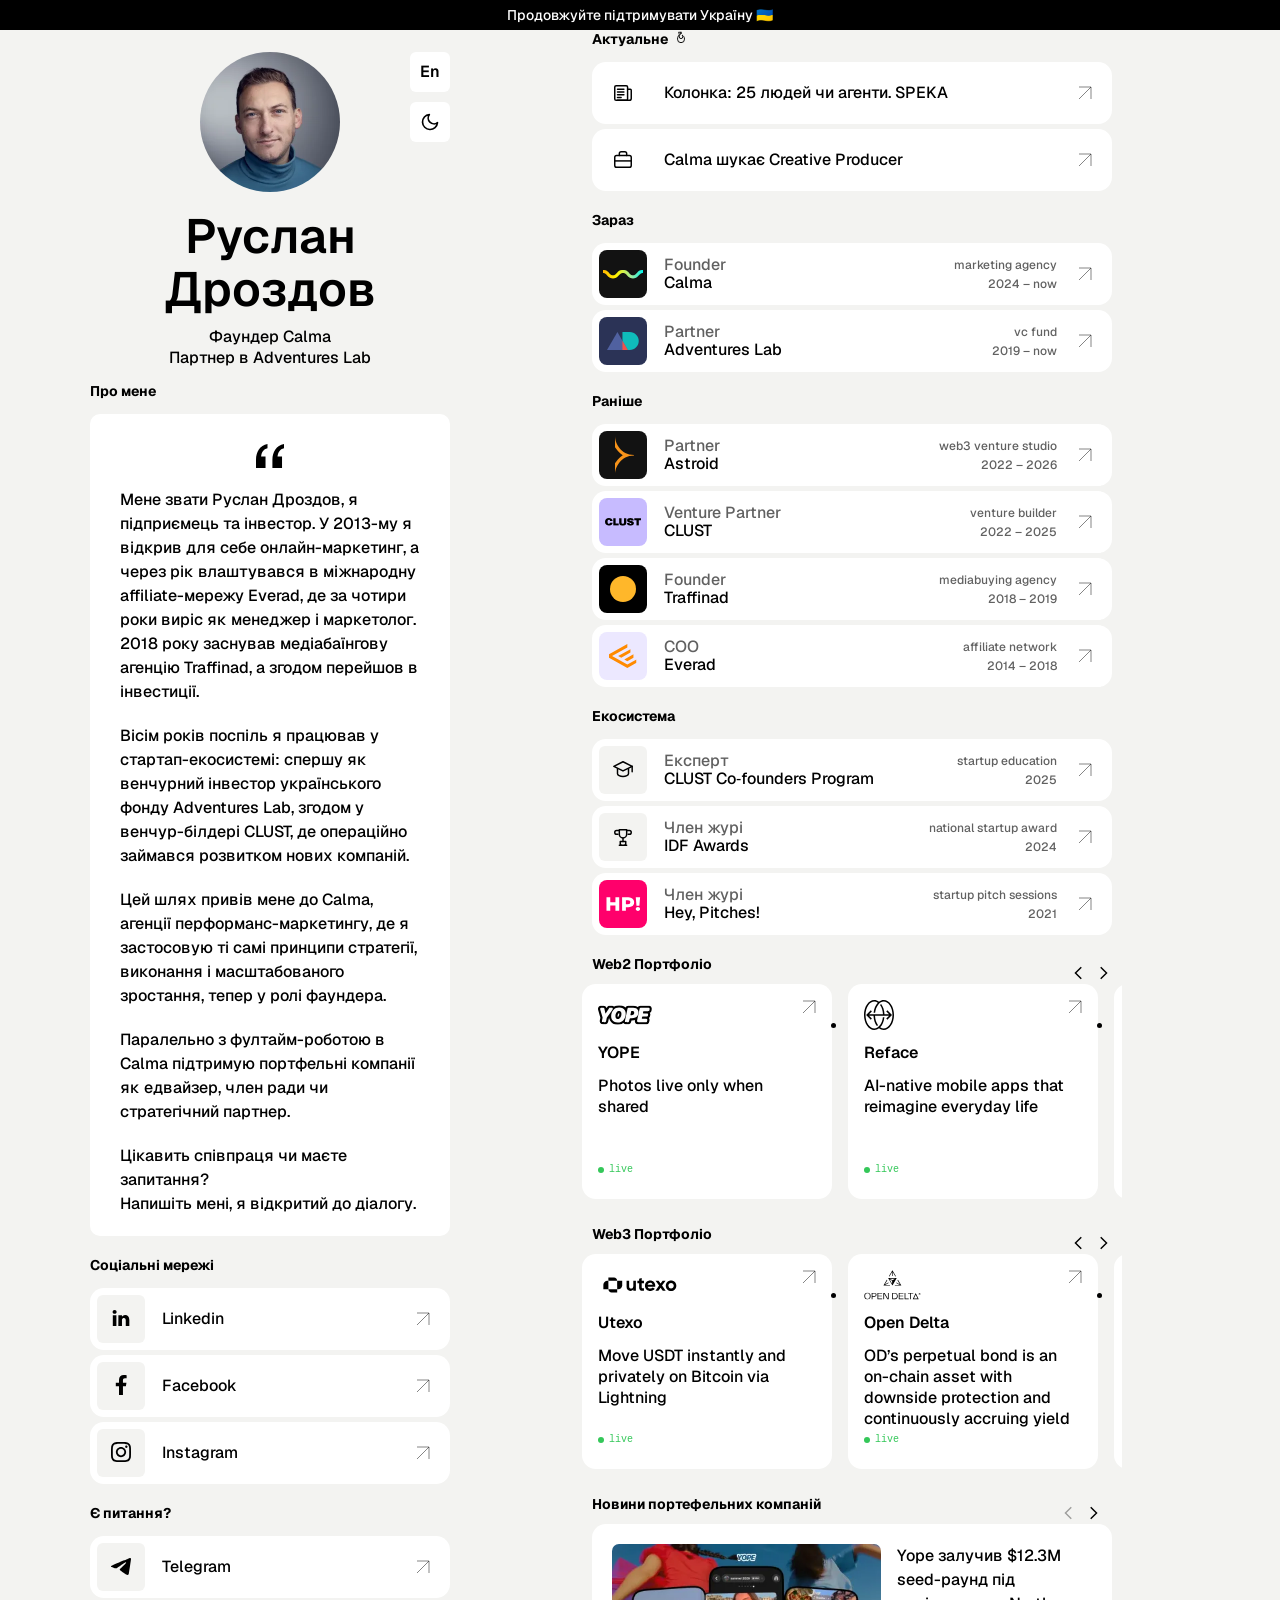
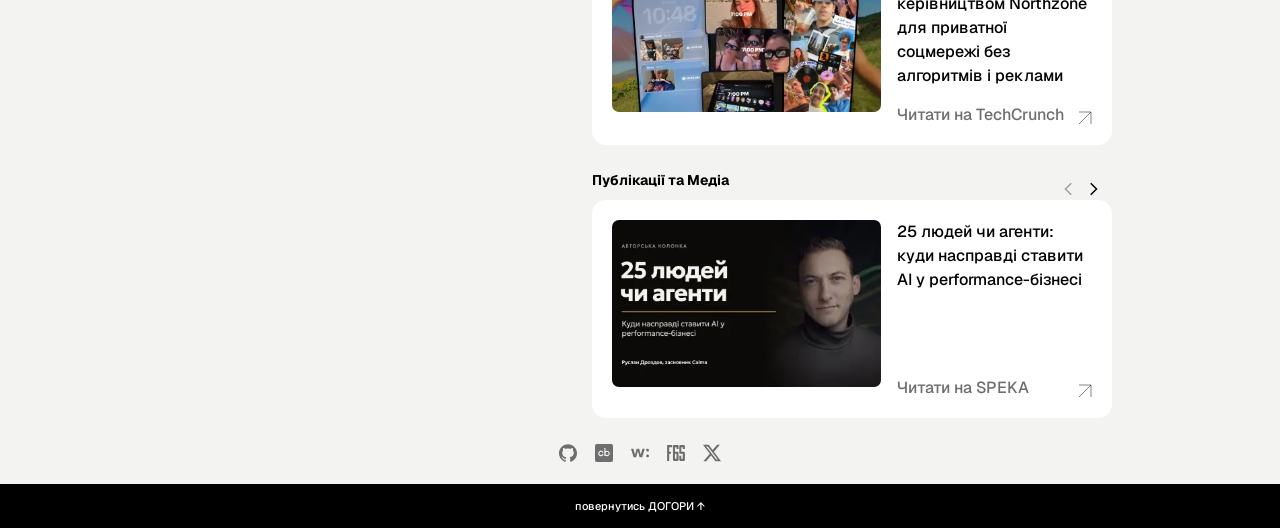
==== ua/index.html @ 0ddf569c "Replace jQuery + slick carousels with native CSS scroll-snap rows The four sliders (Web2/Web3 portfo" ====
<!doctype html>
<html lang="uk">
<head>
    <meta charset="UTF-8">
    <meta name="viewport" content="width=device-width, initial-scale=1">
    <meta http-equiv="X-UA-Compatible" content="ie=edge">
    <link rel="alternate" hreflang="en" href="https://drozdorus.com/" />
    <link rel="alternate" hreflang="uk" href="https://drozdorus.com/ua/" />
    <link rel="alternate" hreflang="x-default" href="https://drozdorus.com/" />
    <link rel="canonical" href="https://drozdorus.com/ua/" />
    <link rel="apple-touch-icon-precomposed" sizes="57x57" href="../img/favicon/apple-touch-icon-57x57.png" />
    <link rel="apple-touch-icon-precomposed" sizes="114x114" href="../img/favicon/apple-touch-icon-114x114.png" />
    <link rel="apple-touch-icon-precomposed" sizes="72x72" href="../img/favicon/apple-touch-icon-72x72.png" />
    <link rel="apple-touch-icon-precomposed" sizes="144x144" href="../img/favicon/apple-touch-icon-144x144.png" />
    <link rel="apple-touch-icon-precomposed" sizes="60x60" href="../img/favicon/apple-touch-icon-60x60.png" />
    <link rel="apple-touch-icon-precomposed" sizes="120x120" href="../img/favicon/apple-touch-icon-120x120.png" />
    <link rel="apple-touch-icon-precomposed" sizes="76x76" href="../img/favicon/apple-touch-icon-76x76.png" />
    <link rel="apple-touch-icon-precomposed" sizes="152x152" href="../img/favicon/apple-touch-icon-152x152.png" />
    <link rel="icon" type="image/png" href="../img/favicon/favicon-196x196.png" sizes="196x196" />
    <link rel="icon" type="image/png" href="../img/favicon/favicon-96x96.png" sizes="96x96" />
    <link rel="icon" type="image/png" href="../img/favicon/favicon-32x32.png" sizes="32x32" />
    <link rel="icon" type="image/png" href="../img/favicon/favicon-16x16.png" sizes="16x16" />
    <link rel="icon" type="image/png" href="../img/favicon/favicon-128.png" sizes="128x128" />
    <meta name="application-name" content="&nbsp;"/>
    <meta name="msapplication-TileColor" content="#FFFFFF" />
    <meta name="msapplication-TileImage" content="mstile-144x144.png" />
    <meta name="msapplication-square70x70logo" content="mstile-70x70.png" />
    <meta name="msapplication-square150x150logo" content="mstile-150x150.png" />
    <meta name="msapplication-wide310x150logo" content="mstile-310x150.png" />
    <meta name="msapplication-square310x310logo" content="mstile-310x310.png" />

    <!-- Primary Meta Tags -->
    <title>Руслан Дроздов: Фаундер Calma — Performance Marketing & Lead Generation | Партнер Adventures Lab</title>
    <meta name="title" content="Руслан Дроздов: Фаундер Calma — Performance Marketing & Lead Generation | Партнер Adventures Lab" />
    <meta name="description" content="Дроздов Руслан – фаундер Calma, агенції перформанс-лідогенерації у вертикалях страхування, home services та фінансів. Партнер венчурного фонду Adventures Lab." />

    <!-- Open Graph / Facebook -->
    <meta property="og:type" content="website" />
    <meta property="og:url" content="https://drozdorus.com/ua/" />
    <meta property="og:title" content="Руслан Дроздов: Фаундер Calma — Performance Marketing & Lead Generation | Партнер Adventures Lab" />
    <meta property="og:description" content="Дроздов Руслан – фаундер Calma, агенції перформанс-лідогенерації у вертикалях страхування, home services та фінансів. Партнер венчурного фонду Adventures Lab." />
    <meta property="og:image" content="https://drozdorus.com/img/ruslan-drozdov.jpg" />
    <meta property="og:image:width" content="880" />
    <meta property="og:image:height" content="880" />
    <meta property="og:image:alt" content="Руслан Дроздов" />

    <!-- Twitter -->
    <meta property="twitter:card" content="summary" />
    <meta property="twitter:url" content="https://drozdorus.com/ua/" />
    <meta property="twitter:title" content="Руслан Дроздов: Фаундер Calma — Performance Marketing & Lead Generation | Партнер Adventures Lab" />
    <meta property="twitter:description" content="Дроздов Руслан – фаундер Calma, агенції перформанс-лідогенерації у вертикалях страхування, home services та фінансів. Партнер венчурного фонду Adventures Lab." />
    <meta property="twitter:image" content="https://drozdorus.com/img/ruslan-drozdov.jpg" />

    <!-- Apply theme before CSS paints to avoid flash of wrong theme.
         Mirrors the logic in js/theme.js so the first paint already matches. -->
    <script>
    (function(){
      try {
        var stored = localStorage.getItem('theme-preference');
        var theme = (stored === 'dark' || stored === 'light')
          ? stored
          : (window.matchMedia && window.matchMedia('(prefers-color-scheme: dark)').matches ? 'dark' : 'light');
        document.documentElement.setAttribute('data-theme', theme);
      } catch (_) {}
    })();
    </script>

    <link rel="preload" href="../fonts/Geist-Variable-latin.woff2" as="font" type="font/woff2" crossorigin>
    <link rel="preload" href="../fonts/Geist-Variable-cyrillic.woff2" as="font" type="font/woff2" crossorigin>
    <link rel="stylesheet" href="../css/main.css?v=20261105">

    <script type="application/ld+json">
    {
      "@context": "https://schema.org",
      "@graph": [
        {
          "@type": "ProfilePage",
          "@id": "https://drozdorus.com/ua/#webpage",
          "url": "https://drozdorus.com/ua/",
          "name": "Руслан Дроздов",
          "inLanguage": "uk",
          "primaryImageOfPage": { "@type": "ImageObject", "url": "https://drozdorus.com/img/ruslan-drozdov.jpg", "contentUrl": "https://drozdorus.com/img/ruslan-drozdov.jpg", "width": 880, "height": 880, "caption": "Руслан Дроздов" },
          "mainEntity": { "@id": "https://drozdorus.com/#person" }
        },
        {
      "@type": "Person",
      "@id": "https://drozdorus.com/#person",
      "mainEntityOfPage": { "@id": "https://drozdorus.com/ua/#webpage" },
      "name": "Руслан Дроздов",
      "alternateName": ["Ruslan Drozdov", "drozdorus"],
      "nationality": { "@type": "Country", "name": "Україна" },
      "url": "https://drozdorus.com/ua/",
      "image": { "@type": "ImageObject", "url": "https://drozdorus.com/img/ruslan-drozdov.jpg", "contentUrl": "https://drozdorus.com/img/ruslan-drozdov.jpg", "width": 880, "height": 880, "caption": "Руслан Дроздов" },
      "jobTitle": ["Фаундер Calma", "Партнер Adventures Lab"],
      "description": "Руслан Дроздов — фаундер Calma, агенції перформанс-лідогенерації у вертикалях страхування, home services та фінансів у США. Партнер венчурного фонду Adventures Lab.",
      "knowsAbout": ["перформанс-маркетинг", "лідогенерація", "венчурне інвестування", "побудова стартапів", "цифрова реклама", "страховий маркетинг", "афіліат-мережі"],
      "sameAs": [
        "https://www.wikidata.org/wiki/Q141973964",
        "https://www.linkedin.com/in/drozdorus/",
        "https://www.facebook.com/drozdorus/",
        "https://www.instagram.com/drozdorus",
        "https://t.me/drozdorus",
        "https://x.com/drozdorus",
        "https://www.crunchbase.com/person/ruslan-drozdov",
        "https://github.com/drozdorus",
        "https://wellfound.com/u/drozdorus",
        "https://www.f6s.com/drozdorus",
        "https://medium.com/@drozdorus",
        "https://local.foundation/profile/drozdorus",
        "https://local.foundation/ecosystem/ef54b9bd-0632-4556-bf1c-e0dbe42887a5",
        "https://cases.media/drozdorus/",
        "https://bigkyiv.com.ua/drozdov-ruslan-yevgenijovych/",
        "https://thepage.ua/ua/dossier/drozdov-ruslan",
        "https://vechirnij.kiev.ua/drozdov-ryslan/",
        "https://mc.today/uk/author/ruslan-drozdov/",
        "https://speka.ua/authors/ruslan.drozdov"
      ],
      "subjectOf": [
        {
          "@type": "Article",
          "headline": "25 людей чи агенти: куди насправді ставити AI у performance-бізнесі",
          "url": "https://speka.ua/business/25-lyudei-ci-agenti-kudi-naspravdi-staviti-ai-u-performance-biznesi-v4y0de",
          "inLanguage": "uk"
        },
        {
          "@type": "Article",
          "headline": "Партнерство в бізнесі: Руслан Дроздов про пошук кофаундера для стартапу",
          "url": "https://informator.ua/uk/partnerstvo-v-biznesi-ruslan-drozdov-pro-poshuk-kofaundera-dlya-startapu",
          "inLanguage": "uk"
        },
        {
          "@type": "Article",
          "headline": "Як знайти ідеального бізнес-партнера для стартапу: розповідає співзасновник Adventures Lab Руслан Дроздов",
          "url": "https://uspih.in.ua/ekskliuziv/iak-znajty-idealnoho-biznes-partnera-dlia-startapu-rozpovidaie-spivzasnovnyk-adventures-lab-ruslan-drozdov",
          "inLanguage": "uk"
        },
        {
          "@type": "NewsArticle",
          "headline": "Adventures Lab и Genesis бесплатно помогут украинским стартапам",
          "url": "https://mc.today/hey-pitches-adventures-lab-i-genesis-investments-besplatno-pomogut-ukrainskim-startapam/",
          "datePublished": "2021-07-14",
          "inLanguage": "ru",
          "about": { "@type": "EventSeries", "name": "Hey, Pitches!", "url": "https://heypitches.com/" }
        },
        {
          "@type": "Article",
          "headline": "Як не помилитися при виборі стартапу для інвестицій — розповідає кофаундер венчурного фонду Adventures Lab Руслан Дроздов",
          "url": "https://apostrophe.ua/company-news/kak-ne-oshibitsya-pri-vyibore-startapa-dlya-investitsiy--rasskazyivaet-kofaunder-venchurnogo-fonda-adventures-lab-ruslan-drozdov.html",
          "inLanguage": "uk"
        }
      ],
      "worksFor": [
        { "@type": "Organization", "name": "Calma", "url": "https://calma.io/" },
        { "@type": "Organization", "name": "Adventures Lab", "url": "https://adventureslab.vc/" }
      ]
        }
      ]
    }
    </script>

    <!-- Google Tag Manager -->
    <script>(function(w,d,s,l,i){w[l]=w[l]||[];w[l].push({'gtm.start':
    new Date().getTime(),event:'gtm.js'});var f=d.getElementsByTagName(s)[0],
    j=d.createElement(s),dl=l!='dataLayer'?'&l='+l:'';j.async=true;j.src=
    'https://www.googletagmanager.com/gtm.js?id='+i+dl;f.parentNode.insertBefore(j,f);
    })(window,document,'script','dataLayer','GTM-5PTHHBV8');</script>
    <!-- End Google Tag Manager -->
</head>
<body>
<svg style="position:absolute;width:0;height:0;overflow:hidden" aria-hidden="true" focusable="false">
    <!-- Row-icon sprite (item 5). Available ids: i-fire, i-news, i-briefcase, i-grad, i-trophy. One consistent 24x24 outline style, colored via currentColor so both themes work automatically. -->
    <symbol id="i-fire" viewBox="0 0 24 24">
        <path d="M12 2c1 3-3 4-3 8a3 3 0 0 0 6 0c0-1-.5-2-1-3 2 1 4 3.5 4 7a6 6 0 0 1-12 0c0-5 3-7 3-8 0-1.5-1-3-1-4 1.5 0 3 .5 4 2z" fill="none" stroke="currentColor" stroke-width="1.6" stroke-linecap="round" stroke-linejoin="round"/>
    </symbol>
    <symbol id="i-news" viewBox="0 0 24 24">
        <rect x="3" y="4" width="14" height="16" rx="1.5" fill="none" stroke="currentColor" stroke-width="1.6" stroke-linecap="round" stroke-linejoin="round"/>
        <path d="M17 8h3a1 1 0 0 1 1 1v9a2 2 0 0 1-2 2H6" fill="none" stroke="currentColor" stroke-width="1.6" stroke-linecap="round" stroke-linejoin="round"/>
        <line x1="6" y1="8" x2="13" y2="8" stroke="currentColor" stroke-width="1.6" stroke-linecap="round"/>
        <line x1="6" y1="11" x2="13" y2="11" stroke="currentColor" stroke-width="1.6" stroke-linecap="round"/>
        <line x1="6" y1="14" x2="13" y2="14" stroke="currentColor" stroke-width="1.6" stroke-linecap="round"/>
        <line x1="6" y1="17" x2="10" y2="17" stroke="currentColor" stroke-width="1.6" stroke-linecap="round"/>
    </symbol>
    <symbol id="i-briefcase" viewBox="0 0 24 24">
        <rect x="3" y="7" width="18" height="13" rx="2" fill="none" stroke="currentColor" stroke-width="1.6" stroke-linecap="round" stroke-linejoin="round"/>
        <path d="M8 7V5a2 2 0 0 1 2-2h4a2 2 0 0 1 2 2v2" fill="none" stroke="currentColor" stroke-width="1.6" stroke-linecap="round" stroke-linejoin="round"/>
        <line x1="3" y1="13" x2="21" y2="13" stroke="currentColor" stroke-width="1.6"/>
    </symbol>
    <symbol id="i-grad" viewBox="0 0 24 24">
        <path d="M12 3 2 8l10 5 10-5-10-5z" fill="none" stroke="currentColor" stroke-width="1.6" stroke-linecap="round" stroke-linejoin="round"/>
        <path d="M6 10.5V16c0 1.5 2.7 3 6 3s6-1.5 6-3v-5.5" fill="none" stroke="currentColor" stroke-width="1.6" stroke-linecap="round" stroke-linejoin="round"/>
        <line x1="22" y1="8" x2="22" y2="14" stroke="currentColor" stroke-width="1.6" stroke-linecap="round"/>
    </symbol>
    <symbol id="i-trophy" viewBox="0 0 24 24">
        <path d="M8 4h8v5a4 4 0 0 1-8 0V4z" fill="none" stroke="currentColor" stroke-width="1.6" stroke-linecap="round" stroke-linejoin="round"/>
        <path d="M8 5H5a2 2 0 0 0 0 4h1.5M16 5h3a2 2 0 0 1 0 4h-1.5" fill="none" stroke="currentColor" stroke-width="1.6" stroke-linecap="round" stroke-linejoin="round"/>
        <line x1="12" y1="13" x2="12" y2="17" stroke="currentColor" stroke-width="1.6" stroke-linecap="round"/>
        <path d="M8 21h8M9 17h6v2a2 2 0 0 1-2 2h-2a2 2 0 0 1-2-2v-2z" fill="none" stroke="currentColor" stroke-width="1.6" stroke-linecap="round" stroke-linejoin="round"/>
    </symbol>
</svg>
    <!-- Google Tag Manager (noscript) -->
    <noscript><iframe src="https://www.googletagmanager.com/ns.html?id=GTM-5PTHHBV8"
    height="0" width="0" style="display:none;visibility:hidden"></iframe></noscript>
    <!-- End Google Tag Manager (noscript) -->
<main class="layout" id="top">
        <div class="main__banner"><a target="_blank" rel="noopener noreferrer" href="https://u24.gov.ua/">Продовжуйте підтримувати Україну 🇺🇦</a></div>
    <div class="layout__grid">
    <aside class="layout__aside">
    <div class="main__container">
        <div class="user">
            <button class="user__theme" id="themeToggle" aria-label="Toggle theme">
                <svg class="theme-icon sun-icon" width="20" height="20" viewBox="0 0 24 24" fill="none" stroke="currentColor" stroke-width="2" stroke-linecap="round" stroke-linejoin="round">
                    <circle cx="12" cy="12" r="5"></circle>
                    <line x1="12" y1="1" x2="12" y2="3"></line>
                    <line x1="12" y1="21" x2="12" y2="23"></line>
                    <line x1="4.22" y1="4.22" x2="5.64" y2="5.64"></line>
                    <line x1="18.36" y1="18.36" x2="19.78" y2="19.78"></line>
                    <line x1="1" y1="12" x2="3" y2="12"></line>
                    <line x1="21" y1="12" x2="23" y2="12"></line>
                    <line x1="4.22" y1="19.78" x2="5.64" y2="18.36"></line>
                    <line x1="18.36" y1="5.64" x2="19.78" y2="4.22"></line>
                </svg>
                <svg class="theme-icon moon-icon" width="20" height="20" viewBox="0 0 24 24" fill="none" stroke="currentColor" stroke-width="2" stroke-linecap="round" stroke-linejoin="round">
                    <path d="M21 12.79A9 9 0 1 1 11.21 3 7 7 0 0 0 21 12.79z"></path>
                </svg>
            </button>
            <a class="user__lang" href="../">En</a>
            <div class="user__photo">
                <picture><source type="image/webp" srcset="../img/ruslan-drozdov-280.webp 280w, ../img/ruslan-drozdov-420.webp 420w" sizes="140px"><img src="../img/ruslan-drozdov.jpg" alt="Руслан Дроздов" width="880" height="880" fetchpriority="high"></picture>
            </div>
            <h1 class="user__name">Руслан Дроздов</h1>
            <div class="user__position">Фаундер Calma<br />Партнер в Adventures Lab</div>
        </div>
    </div>
    <div class="main__container">
        <h2 class="media__title">Про мене</h2>
        <article class="story">
            <p class="story__info">Мене звати Руслан Дроздов, я підприємець та інвестор. У 2013-му я відкрив для себе онлайн-маркетинг, а через рік влаштувався в міжнародну affiliate-мережу Everad, де за чотири роки виріс як менеджер і маркетолог. 2018 року заснував медіабаїнгову агенцію Traffinad, а згодом перейшов в інвестиції.</p>
            <p class="story__info">Вісім років поспіль я працював у стартап-екосистемі: спершу як венчурний інвестор українського фонду Adventures Lab, згодом у венчур-білдері CLUST, де операційно займався розвитком нових компаній.</p>
            <p class="story__info">Цей шлях привів мене до Calma, агенції перформанс-маркетингу, де я застосовую ті самі принципи стратегії, виконання і масштабованого зростання, тепер у ролі фаундера.</p>
            <p class="story__info">Паралельно з фултайм-роботою в Calma підтримую портфельні компанії як едвайзер, член ради чи стратегічний партнер.</p>
            <p class="story__info">Цікавить співпраця чи маєте запитання?<br />Напишіть мені, я відкритий до діалогу.</p>
        </article>
    </div>
    <div class="main__container">
        <div class="media">
            <h2 class="media__title">Соціальні мережі</h2>
            <a  target="_blank" rel="noopener noreferrer" href="https://www.linkedin.com/in/drozdorus/" class="media__item">
                <span class="media__icon bg"><img src="../img/linkedin.svg" alt=""></span>
                <span class="media__text">Linkedin</span>
            </a>
            <a  target="_blank" rel="noopener noreferrer" href="https://www.facebook.com/drozdorus/" class="media__item">
                <span class="media__icon bg"><img src="../img/fb.svg" alt=""></span>
                <span class="media__text">Facebook</span>
            </a>
            <a  target="_blank" rel="noopener noreferrer" href="https://www.instagram.com/drozdorus" class="media__item">
                <span class="media__icon bg"><img src="../img/insta.svg" alt=""></span>
                <span class="media__text">Instagram</span>
            </a>
        </div>
        <div class="media">
            <h2 class="media__title">Є питання?</h2>
            <a  target="_blank" rel="noopener noreferrer" href="https://t.me/drozdorus" class="media__item">
                <span class="media__icon bg"><img src="../img/tg.svg" alt=""></span>
                <span class="media__text">Telegram</span>
            </a>
        </div>
    </div>
    </aside>
    <div class="layout__main">
    <div class="main__container">
        <div class="media">
            <h2 class="media__title">Актуальне <svg class="icon media__title-icon" width="16" height="16" viewBox="0 0 24 24" aria-hidden="true"><use href="#i-fire"/></svg></h2>
            <a target="_blank" rel="noopener noreferrer" href="https://speka.ua/business/25-lyudei-ci-agenti-kudi-naspravdi-staviti-ai-u-performance-biznesi-v4y0de" class="media__item">
                <span class="media__icon"><svg class="icon media__text-icon" width="22" height="22" viewBox="0 0 24 24" aria-hidden="true"><use href="#i-news"/></svg></span>
                <span class="media__text">Колонка: 25 людей чи агенти. SPEKA</span>
            </a>
            <a target="_blank" rel="noopener noreferrer" href="https://calma.io/hiring/" class="media__item">
                <span class="media__icon"><svg class="icon media__text-icon" width="22" height="22" viewBox="0 0 24 24" aria-hidden="true"><use href="#i-briefcase"/></svg></span>
                <span class="media__text">Calma шукає Creative Producer</span>
            </a>
        </div>
        <div class="media">
            <h2 class="media__title">Зараз</h2>
            <a  target="_blank" rel="noopener noreferrer" href="https://calma.io/" class="media__item">
                <span class="media__icon"><img src="../img/calma.svg" alt="Calma"></span>
                <span class="media__text"><i class="gray">Founder</i>Calma</span>
                <span class="media__meta"><span class="media__description">marketing agency</span><span class="media__year">2024 – now</span></span>
            </a>
            <a  target="_blank" rel="noopener noreferrer" href="https://adventureslab.vc/" class="media__item">
                <span class="media__icon"><img src="../img/ad.svg" alt="Adventures Lab"></span>
                <span class="media__text"><i class="gray">Partner</i>Adventures Lab</span>
                <span class="media__meta"><span class="media__description">vc fund</span><span class="media__year">2019 – now</span></span>
            </a>
        </div>
        <div class="media">
            <h2 class="media__title">Раніше</h2>
            <a target="_blank" rel="noopener noreferrer" href="https://astroid.xyz/" class="media__item">
                <span class="media__icon"><img src="../img/ast.svg" alt="Astroid"></span>
                <span class="media__text"><i class="gray">Partner</i>Astroid</span>
                <span class="media__meta"><span class="media__description">web3 venture studio</span><span class="media__year">2022 – 2026</span></span>
            </a>
            <a target="_blank" rel="noopener noreferrer" href="https://clust.team/" class="media__item">
                <span class="media__icon"><img src="../img/clust.svg" alt="CLUST"></span>
                <span class="media__text"><i class="gray">Venture Partner</i>CLUST</span>
                <span class="media__meta"><span class="media__description">venture builder</span><span class="media__year">2022 – 2025</span></span>
            </a>
            <a target="_blank" rel="noopener noreferrer" href="https://traffinad.com/" class="media__item">
                <span class="media__icon"><img src="../img/circ.svg" alt="Traffinad"></span>
                <span class="media__text"><i class="gray">Founder</i>Traffinad</span>
                <span class="media__meta"><span class="media__description">mediabuying agency</span><span class="media__year">2018 – 2019</span></span>
            </a>
            <a target="_blank" rel="noopener noreferrer" href="https://everad.com/" class="media__item">
                <span class="media__icon"><img src="../img/ev.svg" alt="Everad"></span>
                <span class="media__text"><i class="gray">COO</i>Everad</span>
                <span class="media__meta"><span class="media__description">affiliate network</span><span class="media__year">2014 – 2018</span></span>
            </a>
        </div>
        <div class="media">
            <h2 class="media__title">Екосистема</h2>
            <a target="_blank" rel="noopener noreferrer" href="https://clust.team/co-founders-program/" class="media__item">
                <span class="media__icon bg"><svg class="icon media__text-icon" width="22" height="22" viewBox="0 0 24 24" aria-hidden="true"><use href="#i-grad"/></svg></span>
                <span class="media__text"><i class="gray">Експерт</i>CLUST Co&#8209;founders Program</span>
                <span class="media__meta"><span class="media__description">startup education</span><span class="media__year">2025</span></span>
            </a>
            <a target="_blank" rel="noopener noreferrer" href="https://usf.com.ua/en/?p=23957" class="media__item">
                <span class="media__icon bg"><svg class="icon media__text-icon" width="22" height="22" viewBox="0 0 24 24" aria-hidden="true"><use href="#i-trophy"/></svg></span>
                <span class="media__text"><i class="gray">Член журі</i>IDF Awards</span>
                <span class="media__meta"><span class="media__description">national startup award</span><span class="media__year">2024</span></span>
            </a>
            <a target="_blank" rel="noopener" href="https://heypitches.com/" class="media__item">
                <span class="media__icon"><img src="../img/heypitches.svg" alt="Hey, Pitches!"></span>
                <span class="media__text"><i class="gray">Член журі</i>Hey, Pitches!</span>
                <span class="media__meta"><span class="media__description">startup pitch sessions</span><span class="media__year">2021</span></span>
            </a>
        </div>



        
        <h2 class="media__title slider--opt">Web2 Портфоліо</h2>
    </div>


<div class="media slide">
    <div class="media__container">
        <ul class="slider web-slider">
            <li class="slider__item">
                <a class="web-slider__link" target="_blank" rel="noopener noreferrer" href="https://yope.app/">
                    <img src="../img/i6.svg" alt="YOPE logo" class="slider__icon">
                    <p class="slider__name">YOPE</p>
                    <p class="slider__info">Photos live only when shared</p>
                    <p class="slider__status slider__status--live"><span class="slider__status-dot" aria-hidden="true"></span>live</p>
                </a>
            </li>
            <li class="slider__item">
                <a class="web-slider__link" target="_blank" rel="noopener noreferrer" href="https://reface.ai/">
                    <img src="../img/i1.svg" alt="Reface logo" class="slider__icon">
                    <p class="slider__name">Reface</p>
                    <p class="slider__info">AI-native mobile apps that reimagine everyday life</p>
                    <p class="slider__status slider__status--live"><span class="slider__status-dot" aria-hidden="true"></span>live</p>
                </a>
            </li>
            <li class="slider__item">
                <a class="web-slider__link" target="_blank" rel="noopener noreferrer" href="https://onenotary.com/">
                    <img src="../img/i2.svg" alt="OneNotary logo" class="slider__icon">
                    <p class="slider__name">OneNotary</p>
                    <p class="slider__info">24/7 online notarization — legal, fast, secure</p>
                    <p class="slider__status slider__status--live"><span class="slider__status-dot" aria-hidden="true"></span>live</p>
                </a>
            </li>
            <li class="slider__item">
                <a class="web-slider__link" target="_blank" rel="noopener noreferrer" href="https://www.deckrobot.com/">
                    <img src="../img/dr.svg" alt="DeckRobot logo" class="slider__icon">
                    <p class="slider__name">DeckRobot</p>
                    <p class="slider__info">Get your branded slides in one click with AI</p>
                    <p class="slider__status slider__status--live"><span class="slider__status-dot" aria-hidden="true"></span>live</p>
                </a>
            </li>
            <li class="slider__item">
                <a class="web-slider__link" target="_blank" rel="noopener noreferrer" href="https://pibox.com/">
                    <img src="../img/pi.svg" alt="Pibox logo" class="slider__icon">
                    <p class="slider__name">Pibox</p>
                    <p class="slider__info">Finalize your audio and video projects faster than ever</p>
                    <p class="slider__status slider__status--live"><span class="slider__status-dot" aria-hidden="true"></span>live</p>
                </a>
            </li>
            <li class="slider__item slider__item--inactive">
                <div class="web-slider__link">
                    <img src="../img/i3.svg" alt="Narrative BI logo" class="slider__icon">
                    <p class="slider__name">Narrative BI</p>
                    <p class="slider__info">Automated insights from marketing data. All sources in one place, zero coding</p>
                    <p class="slider__status">closed</p>
                </div>
            </li>
        </ul>
        <button type="button" class="carousel__arrow carousel__arrow--prev" data-carousel-prev aria-label="Попередній"></button>
        <button type="button" class="carousel__arrow carousel__arrow--next" data-carousel-next aria-label="Наступний"></button>
    </div>
</div>
<div class="main">
    <div class="main__container">
        <h2 class="media__title slider--opt">Web3 Портфоліо</h2>
    </div>
</div>

<div class="media slide">
    <div class="media__container">
        <ul class="slider web-slider">
            <li class="slider__item">
                <a class="web-slider__link" target="_blank" rel="noopener noreferrer" href="https://utexo.com/">
                    <img src="../img/utexo.svg" alt="Utexo logo" class="slider__icon">
                    <p class="slider__name">Utexo</p>
                    <p class="slider__info">Move USDT instantly and privately on Bitcoin via Lightning</p>
                    <p class="slider__status slider__status--live"><span class="slider__status-dot" aria-hidden="true"></span>live</p>
                </a>
            </li>
            <li class="slider__item">
                <a class="web-slider__link" target="_blank" rel="noopener noreferrer" href="https://www.opendelta.com/">
                    <img src="../img/i4.svg" alt="Open Delta logo" class="slider__icon">
                    <p class="slider__name">Open Delta</p>
                    <p class="slider__info">OD’s perpetual bond is an on-chain asset with downside protection and continuously accruing yield</p>
                    <p class="slider__status slider__status--live"><span class="slider__status-dot" aria-hidden="true"></span>live</p>
                </a>
            </li>
            <li class="slider__item slider__item--inactive">
                <div class="web-slider__link">
                    <img src="../img/i7.svg" alt="ThunderStack logo" class="slider__icon">
                    <p class="slider__name">ThunderStack</p>
                    <p class="slider__info">Enables users to efficiently run and manage RGB Lightning Network Infrastructure</p>
                    <p class="slider__status">acquired</p>
                </div>
            </li>
            <li class="slider__item slider__item--inactive">
                <div class="web-slider__link">
                    <img src="../img/ltv.svg" alt="LTV Protocol logo" class="slider__icon">
                    <p class="slider__name">LTV Protocol</p>
                    <p class="slider__info">The first-ever wave of curatorless tokenized leverage vaults</p>
                    <p class="slider__status">acquired</p>
                </div>
            </li>
            <li class="slider__item slider__item--inactive">
                <div class="web-slider__link">
                    <img src="../img/i5.svg" alt="Stroom logo" class="slider__icon">
                    <p class="slider__name">Stroom</p>
                    <p class="slider__info">Bitcoin liquid staking in Lightning Network</p>
                    <p class="slider__status">closed</p>
                </div>
            </li>
        </ul>
        <button type="button" class="carousel__arrow carousel__arrow--prev" data-carousel-prev aria-label="Попередній"></button>
        <button type="button" class="carousel__arrow carousel__arrow--next" data-carousel-next aria-label="Наступний"></button>
    </div>
</div>

<div class="main">
    <div class="main__container">
        <h2 class="media__title slider--opt">Новини портефельних компаній</h2>
        <div class="media slide">
            <div class="media__container">
                <ul class="slider portfolio">
                    <li class="slider__item">
                        <a target="_blank" rel="noopener noreferrer" href="https://techcrunch.com/2026/07/22/yope-raises-12-3m-to-build-a-private-social-network-without-algorithms-or-ads/" class="slider__link">
                            <img src="../img/news14.webp" srcset="../img/news14-400.webp 400w, ../img/news14.webp 800w" sizes="(max-width: 400px) 90vw, 352px" alt="Yope raises $12.3M to build a private social network without algorithms or ads" class="slider__picture" width="800" height="500" loading="lazy" decoding="async">
                            <span class="slider__box">
                                <span class="slider__text">Yope залучив $12.3M seed-раунд під керівництвом Northzone для приватної соцмережі без алгоритмів і реклами</span>
                                <span class="slider__href">Читати на TechCrunch</span>
                            </span>
                        </a>
                    </li>
                    <li class="slider__item">
                        <a target="_blank" rel="noopener noreferrer" href="https://bitcoinmagazine.com/news/utexo-raises-7-5m-to-launch-bitcoin" class="slider__link">
                            <img src="../img/news13.webp" srcset="../img/news13-400.webp 400w, ../img/news13.webp 800w" sizes="(max-width: 400px) 90vw, 352px" alt="Utexo raises $7.5M to bring USDT back home on Bitcoin" class="slider__picture" width="800" height="444" loading="lazy" decoding="async">
                            <span class="slider__box">
                                <span class="slider__text">Utexo залучив $7.5M для запуску USDT на Bitcoin</span>
                                <span class="slider__href">Читати на Bitcoin Magazine</span>
                            </span>
                        </a>
                    </li>
                    <li class="slider__item">
                        <a target="_blank" rel="noopener noreferrer" href="https://www.nansen.ai/post/nx8-a-tokenized-layer-1-index-built-for-the-future-of-finance" class="slider__link">
                            <img src="../img/news12.webp" srcset="../img/news12-400.webp 400w, ../img/news12.webp 800w" sizes="(max-width: 400px) 90vw, 352px" alt="OpenDelta and Nansen introduce NX8 tokenized Layer-1 index" class="slider__picture" width="800" height="450" loading="lazy" decoding="async">
                            <span class="slider__box">
                                <span class="slider__text">OpenDelta підписала стратегіче партнерство з Nansen для запуску NX8 — токенізованого layer-1 індексу</span>
                                <span class="slider__href">Читати на Nansen.ai</span>
                            </span>
                        </a>
                    </li>
                    <li class="slider__item">
                        <a target="_blank" rel="noopener noreferrer" href="https://www.founderstoday.news/reface-secures-over-15m-growth-capital/" class="slider__link">
                            <img src="../img/news11.webp" srcset="../img/news11-400.webp 400w, ../img/news11.webp 800w" sizes="(max-width: 400px) 90vw, 352px" alt="Reface secures €15.2 million in non-dilutive funding" class="slider__picture" width="800" height="495" loading="lazy" decoding="async">
                            <span class="slider__box">
                                <span class="slider__text">Reface залучив 15.2М євро в non-dilutive раунді інвестицій</span>
                                <span class="slider__href">Читати на FoundersToday</span>
                            </span>
                        </a>
                    </li>
                    <li class="slider__item">
                        <a target="_blank" rel="noopener noreferrer" href="https://clust.team/co-founders-program/" class="slider__link">
                            <img src="../img/news10.webp" srcset="../img/news10-400.webp 400w, ../img/news10.webp 800w" sizes="(max-width: 400px) 90vw, 352px" alt="CLUST announces educational program for Startup Founders" class="slider__picture" width="800" height="495" loading="lazy" decoding="async">
                            <span class="slider__box">
                                <span class="slider__text">CLUST запустив освітню програму для фаундерів стартапів</span>
                                <span class="slider__href">Читати на CLUST</span>
                            </span>
                        </a>
                    </li>
                    <li class="slider__item">
                        <a target="_blank" rel="noopener noreferrer" href="https://www.village.com.ua/village/city/city-news/347173-u-kpi-vidkrili-pershe-v-ukrayini-smartukrittya-dlya-studentiv" class="slider__link">
                            <img src="../img/news15.webp" srcset="../img/news15-400.webp 400w, ../img/news15.webp 800w" sizes="(max-width: 400px) 90vw, 352px" alt="Clust Space, Ukraine's first smart shelter for students at KPI" class="slider__picture" width="800" height="500" loading="lazy" decoding="async">
                            <span class="slider__box">
                                <span class="slider__text">CLUST збудував Clust Space у КПІ, перше в Україні смарт-укриття і коворкінг для студентів (січень 2024)</span>
                                <span class="slider__href">Читати на The Village</span>
                            </span>
                        </a>
                    </li>
                    <li class="slider__item">
                        <a target="_blank" rel="noopener noreferrer" href="https://www.theblock.co/post/368113/opendelta-launches-og30-the-crypto-market-in-one-token" class="slider__link">
                            <img src="../img/news9.webp" srcset="../img/news9-400.webp 400w, ../img/news9.webp 800w" sizes="(max-width: 400px) 90vw, 352px" alt="OpenDelta Launches OG30 – The Crypto Market in One Token" class="slider__picture" width="800" height="452" loading="lazy" decoding="async">
                            <span class="slider__box">
                                <span class="slider__text">OpenDelta випустили OG30 – Крипторинок в одному токені</span>
                                <span class="slider__href">Читати на TheBlock</span>
                            </span>
                        </a>
                    </li>
                    <li class="slider__item">
                        <a target="_blank" rel="noopener noreferrer" href="https://www.theblock.co/post/345884/opendelta-index-products-to-launch-in-partnership-with-gmci" class="slider__link">
                            <img src="../img/news8.webp" srcset="../img/news8-400.webp 400w, ../img/news8.webp 800w" sizes="(max-width: 400px) 90vw, 352px" alt="OpenDelta Index Products launch in partnership with GMCI" class="slider__picture" width="800" height="495" loading="lazy" decoding="async">
                            <span class="slider__box">
                                <span class="slider__text">OpenDelta запускає Index Продукти в партнерстві з GMCI</span>
                                <span class="slider__href">Читати на TheBlock</span>
                            </span>
                        </a>
                    </li>
                    <li class="slider__item">
                        <a target="_blank" rel="noopener noreferrer" href="https://techcrunch.com/2025/02/24/yope-is-sparking-genz-and-vc-interest-with-an-instagram-like-app-for-private-groups/" class="slider__link">
                            <img src="../img/news7.webp" srcset="../img/news7-400.webp 400w, ../img/news7.webp 800w" sizes="(max-width: 400px) 90vw, 352px" alt="Yope raises seed round at $50M valuation" class="slider__picture" width="800" height="495" loading="lazy" decoding="async">
                            <span class="slider__box">
                                <span class="slider__text">Yope залучив seed-раунд інвестицій по оцінці $50M</span>
                                <span class="slider__href">Читати на TechCrunch</span>
                            </span>
                        </a>
                    </li>
                    <li class="slider__item">
                        <a target="_blank" rel="noopener noreferrer" href="https://atlas21.com/fulgur-ventures-and-tether-invest-in-a-company-dedicated-to-rgb-development/" class="slider__link">
                            <img src="../img/news6.webp" srcset="../img/news6-400.webp 400w, ../img/news6.webp 800w" sizes="(max-width: 400px) 90vw, 352px" alt="ThunderStack attracts investments from Tether and Fulgur Ventures" class="slider__picture" width="800" height="495" loading="lazy" decoding="async">
                            <span class="slider__box">
                                <span class="slider__text">ThunderStack залучив інвестиції від Tether та Fulgur Ventures</span>
                                <span class="slider__href">Читати на atlas21</span>
                            </span>
                        </a>
                    </li>
                    <li class="slider__item">
                        <a target="_blank" rel="noopener noreferrer" href="https://x.com/ltvprotocol/status/1846965341899182268" class="slider__link">
                            <img src="../img/news4.webp" srcset="../img/news4-400.webp 400w, ../img/news4.webp 800w" sizes="(max-width: 400px) 90vw, 352px" alt="LTV Protocol publishes paper about curatorless vaults" class="slider__picture" width="800" height="495" loading="lazy" decoding="async">
                            <span class="slider__box">
                                <span class="slider__text">LTV Protocol опублікували грунтовну наукову роботу</span>
                                <span class="slider__href">Читати на X</span>
                            </span>
                        </a>
                    </li>
                    <li class="slider__item">
                        <a target="_blank" rel="noopener noreferrer" href="https://www.coindesk.com/business/2024/04/26/bitcoin-linked-stablecoin-firm-opendelta-raises-25m/" class="slider__link">
                            <img src="../img/news3.webp" srcset="../img/news3-400.webp 400w, ../img/news3.webp 800w" sizes="(max-width: 400px) 90vw, 352px" alt="OpenDelta raises $2.5M led by 6th Man Ventures" class="slider__picture" width="800" height="495" loading="lazy" decoding="async">
                            <span class="slider__box">
                                <span class="slider__text">OpenDelta закрила раунд інвестицій на $2.5M, лід-інвестор 6th Man Ventures</span>
                                <span class="slider__href">Читати на CoinDesk</span>
                            </span>
                        </a>
                    </li>
                    <li class="slider__item">
                        <a target="_blank" rel="noopener noreferrer" href="https://www.businesswire.com/news/home/20240326274642/en/OneNotary-Raises-5-Million-Series-A-%E2%80%94-Enters-Partnership-with-DocuSign" class="slider__link">
                            <img src="../img/news1.webp" srcset="../img/news1-400.webp 400w, ../img/news1.webp 800w" sizes="(max-width: 400px) 90vw, 352px" alt="OneNotary raises $5M Series A from Jackson Square Ventures and DocuSign Founder" class="slider__picture" width="800" height="495" loading="lazy" decoding="async">
                            <span class="slider__box">
                                <span class="slider__text">OneNotary зібрав $5M в Series A раунді інвестицій від Jackson Square Ventures та Фаундера DocuSign</span>
                                <span class="slider__href">Читати на businesswire</span>
                            </span>
                        </a>
                    </li>
                    <li class="slider__item">
                        <a target="_blank" rel="noopener noreferrer" href="https://www.theblock.co/post/248104/stroom-raise-bitcoin-liquid-staking-lightning-network" class="slider__link">
                            <img src="../img/news2.webp" srcset="../img/news2-400.webp 400w, ../img/news2.webp 800w" sizes="(max-width: 400px) 90vw, 352px" alt="Stroom Network raises $3.5M to launch Bitcoin liquid staking on Lightning" class="slider__picture" width="800" height="495" loading="lazy" decoding="async">
                            <span class="slider__box">
                                <span class="slider__text">Stroom Network підняв $3.5 мільйони від фонду Greenfield та інших, для запуска ліквідного стейкінга Bitcoin в мережі Lignting</span>
                                <span class="slider__href">Читати на TheBlock</span>
                            </span>
                        </a>
                    </li>
                </ul>
                <button type="button" class="carousel__arrow carousel__arrow--prev" data-carousel-prev aria-label="Попередній"></button>
                <button type="button" class="carousel__arrow carousel__arrow--next" data-carousel-next aria-label="Наступний"></button>
            </div>
        </div>
    </div>
</div>

<div class="main">
    <div class="main__container">
        <h2 class="media__title slider--opt">Публікації та Медіа</h2>
        <div class="media slide">
            <div class="media__container">
                <ul class="slider portfolio">
                    <li class="slider__item">
                        <a target="_blank" rel="noopener noreferrer" href="https://speka.ua/business/25-lyudei-ci-agenti-kudi-naspravdi-staviti-ai-u-performance-biznesi-v4y0de" class="slider__link">
                            <img src="../img/media13.webp" srcset="../img/media13-400.webp 400w, ../img/media13.webp 800w" sizes="(max-width: 400px) 90vw, 352px" alt="25 людей чи агенти: куди насправді ставити AI у performance-бізнесі – Руслан Дроздов, SPEKA" class="slider__picture" width="800" height="495" loading="lazy" decoding="async">
                            <span class="slider__box">
                                <span class="slider__text">25 людей чи агенти: куди насправді ставити AI у performance-бізнесі</span>
                                <span class="slider__href">Читати на SPEKA</span>
                            </span>
                        </a>
                    </li>
                    <li class="slider__item">
                        <a target="_blank" rel="noopener noreferrer" href="https://speka.ua/business/podatok-na-fomo-comu-steziti-za-koznim-ai-relizom-dorozce-niz-zdajetsya-vmd15n" class="slider__link">
                            <img src="../img/media12.webp" srcset="../img/media12-400.webp 400w, ../img/media12.webp 800w" sizes="(max-width: 400px) 90vw, 352px" alt="Податок на FOMO: чому стежити за кожним AI-релізом дорожче, ніж здається – Руслан Дроздов, SPEKA" class="slider__picture" width="800" height="495" loading="lazy" decoding="async">
                            <span class="slider__box">
                                <span class="slider__text">Податок на FOMO: чому стежити за кожним AI-релізом дорожче, ніж здається</span>
                                <span class="slider__href">Читати на SPEKA</span>
                            </span>
                        </a>
                    </li>
                    <li class="slider__item">
                        <a target="_blank" rel="noopener noreferrer" href="https://ai-ei.org/ai-horizon-journal-4th-edition-july-2026/" class="slider__link">
                            <img src="../img/media8.webp" srcset="../img/media8-400.webp 400w, ../img/media8.webp 800w" sizes="(max-width: 400px) 90vw, 352px" alt="The FOMO Tax: How AI Tool-Chasing Became the New Productivity Trap – AI Horizon Journal" class="slider__picture" width="800" height="495" loading="lazy" decoding="async">
                            <span class="slider__box">
                                <span class="slider__text">The FOMO Tax: колонка про те, як гонитва за AI-інструментами стала новою пасткою продуктивності</span>
                                <span class="slider__href">Читати в AI Horizon Journal</span>
                            </span>
                        </a>
                    </li>
                    <li class="slider__item">
                        <a target="_blank" rel="noopener noreferrer" href="https://informator.ua/uk/partnerstvo-v-biznesi-ruslan-drozdov-pro-poshuk-kofaundera-dlya-startapu" class="slider__link">
                            <img src="../img/media9.webp" srcset="../img/media9-400.webp 400w, ../img/media9.webp 800w" sizes="(max-width: 400px) 90vw, 352px" alt="Business partnership: how to find a co-founder for your startup – Informator" class="slider__picture" width="800" height="495" loading="lazy" decoding="async">
                            <span class="slider__box">
                                <span class="slider__text">Партнерство в бізнесі: про пошук кофаундера для стартапу</span>
                                <span class="slider__href">Читати на Informator</span>
                            </span>
                        </a>
                    </li>
                    <li class="slider__item">
                        <a target="_blank" rel="noopener noreferrer" href="https://uspih.in.ua/ekskliuziv/iak-znajty-idealnoho-biznes-partnera-dlia-startapu-rozpovidaie-spivzasnovnyk-adventures-lab-ruslan-drozdov" class="slider__link">
                            <img src="../img/media10.webp" srcset="../img/media10-400.webp 400w, ../img/media10.webp 800w" sizes="(max-width: 400px) 90vw, 352px" alt="How to find the perfect business partner for a startup – Uspih" class="slider__picture" width="800" height="495" loading="lazy" decoding="async">
                            <span class="slider__box">
                                <span class="slider__text">Як знайти ідеального бізнес-партнера для стартапу</span>
                                <span class="slider__href">Читати на Uspih</span>
                            </span>
                        </a>
                    </li>
                    <li class="slider__item">
                        <a target="_blank" rel="noopener noreferrer" href="https://apostrophe.ua/company-news/kak-ne-oshibitsya-pri-vyibore-startapa-dlya-investitsiy--rasskazyivaet-kofaunder-venchurnogo-fonda-adventures-lab-ruslan-drozdov.html" class="slider__link">
                            <img src="../img/media11.webp" srcset="../img/media11-400.webp 400w, ../img/media11.webp 800w" sizes="(max-width: 400px) 90vw, 352px" alt="How to avoid mistakes when choosing a startup to invest in – Apostrophe" class="slider__picture" width="800" height="495" loading="lazy" decoding="async">
                            <span class="slider__box">
                                <span class="slider__text">Як не помилитися при виборі стартапу для інвестицій</span>
                                <span class="slider__href">Читати на Apostrophe</span>
                            </span>
                        </a>
                    </li>
                    <li class="slider__item">
                        <a target="_blank" rel="noopener noreferrer" href="https://mc.today/uk/yakih-pomilok-pripuskayutsya-startaperi-v-adventures-lab-spalah-i-spirio-podililis-dumkami/" class="slider__link">
                            <img src="../img/media7.webp" srcset="../img/media7-400.webp 400w, ../img/media7.webp 800w" sizes="(max-width: 400px) 90vw, 352px" alt="The most popular mistakes startups make – MC.today" class="slider__picture" width="800" height="495" loading="lazy" decoding="async">
                            <span class="slider__box">
                                <span class="slider__text">Найбільш популярні помилки стартапів, що допускають фаундери на своєму шляху</span>
                                <span class="slider__href">Читати на MC.today</span>
                            </span>
                        </a>
                    </li>
                    <li class="slider__item">
                        <a target="_blank" rel="noopener noreferrer" href="https://mc.today/uk/yakih-startapiv-ne-vistachaye-v-ukrayini-ta-yaki-nishi-budut-najperspektivnishimi-venchur-bilderi/" class="slider__link">
                            <img src="../img/media6.webp" srcset="../img/media6-400.webp 400w, ../img/media6.webp 800w" sizes="(max-width: 400px) 90vw, 352px" alt="Perspective startup niches for 2025 – MC.today" class="slider__picture" width="800" height="495" loading="lazy" decoding="async">
                            <span class="slider__box">
                                <span class="slider__text">Перспективні ніші стартапів на 2025 рік</span>
                                <span class="slider__href">Читати на MC.today</span>
                            </span>
                        </a>
                    </li>
                    <li class="slider__item">
                        <a target="_blank" rel="noopener noreferrer" href="https://mc.today/uk/beholder-mark-i-ne-tilki-venchur-bilderi-nazvali-ukrayinski-startapi-yaki-yih-vrazili-u-2024-mu/" class="slider__link">
                            <img src="../img/media5.webp" srcset="../img/media5-400.webp 400w, ../img/media5.webp 800w" sizes="(max-width: 400px) 90vw, 352px" alt="The most attractive Ukrainian Startups in 2024 – MC.today" class="slider__picture" width="800" height="495" loading="lazy" decoding="async">
                            <span class="slider__box">
                                <span class="slider__text">Найцікавіші українські стартапи 2024 року</span>
                                <span class="slider__href">Читати на MC.today</span>
                            </span>
                        </a>
                    </li>
                    <li class="slider__item">
                        <a target="_blank" rel="noopener noreferrer" href="https://speka.media/nepopulyarni-freimvorki-yaki-pidvishhat-efektivnist-upravlinnya-biznesom-pk423d" class="slider__link">
                            <img src="../img/media4.webp" srcset="../img/media4-400.webp 400w, ../img/media4.webp 800w" sizes="(max-width: 400px) 90vw, 352px" alt="Unpopular frameworks to empower productivity – Speka" class="slider__picture" width="800" height="495" loading="lazy" decoding="async">
                            <span class="slider__box">
                                <span class="slider__text">Непопулярні фреймворки, які підвищать ефективність управління бізнесом</span>
                                <span class="slider__href">Читати на Speka</span>
                            </span>
                        </a>
                    </li>
                    <li class="slider__item">
                        <a target="_blank" rel="noopener noreferrer" href="https://mc.today/uk/blogs/vijna-yak-katalizator-zmin-perehid-vid-venchurnogo-investuvannya-do-venchur-bildyngu-ruslan-drozdov/" class="slider__link">
                            <img src="../img/media3.webp" srcset="../img/media3-400.webp 400w, ../img/media3.webp 800w" sizes="(max-width: 400px) 90vw, 352px" alt="Transition from venture investing to venture building – MC.today" class="slider__picture" width="800" height="495" loading="lazy" decoding="async">
                            <span class="slider__box">
                                <span class="slider__text">Про перехід від венчурних інвестицій до формату венчур-білдера</span>
                                <span class="slider__href">Читати на MC.today</span>
                            </span>
                        </a>
                    </li>
                    <li class="slider__item">
                        <a target="_blank" rel="noopener noreferrer" href="https://cases.media/en/article/sposobi-roboti-z-innovaciyami-dlya-uspishnogo-biznesu" class="slider__link">
                            <img src="../img/media2.webp" srcset="../img/media2-400.webp 400w, ../img/media2.webp 800w" sizes="(max-width: 400px) 90vw, 352px" alt="Ways to deal with innovations for successful businesses – Cases" class="slider__picture" width="800" height="495" loading="lazy" decoding="async">
                            <span class="slider__box">
                                <span class="slider__text">Способи роботи з інноваціями для успішного бізнесу</span>
                                <span class="slider__href">Читати на Cases</span>
                            </span>
                        </a>
                    </li>
                </ul>
                <button type="button" class="carousel__arrow carousel__arrow--prev" data-carousel-prev aria-label="Попередній"></button>
                <button type="button" class="carousel__arrow carousel__arrow--next" data-carousel-next aria-label="Наступний"></button>
            </div>
        </div>
    </div>
</div>
    </div>
    </div>
</main>
<footer class="site-footer">
    <div class="main__container">
        <div class="site-footer__socials">
            <a href="https://github.com/drozdorus" target="_blank" rel="me noopener" aria-label="GitHub" class="site-footer__icon">
                <svg viewBox="0 0 24 24" width="18" height="18" fill="currentColor" aria-hidden="true"><path d="M12 .297c-6.63 0-12 5.373-12 12 0 5.303 3.438 9.8 8.205 11.385.6.113.82-.258.82-.577 0-.285-.01-1.04-.015-2.04-3.338.724-4.042-1.61-4.042-1.61C4.422 18.07 3.633 17.7 3.633 17.7c-1.087-.744.084-.729.084-.729 1.205.084 1.838 1.236 1.838 1.236 1.07 1.835 2.809 1.305 3.495.998.108-.776.417-1.305.76-1.605-2.665-.3-5.466-1.332-5.466-5.93 0-1.31.465-2.38 1.235-3.22-.135-.303-.54-1.523.105-3.176 0 0 1.005-.322 3.3 1.23.96-.267 1.98-.399 3-.405 1.02.006 2.04.138 3 .405 2.28-1.552 3.285-1.23 3.285-1.23.645 1.653.24 2.873.12 3.176.765.84 1.23 1.91 1.23 3.22 0 4.61-2.805 5.625-5.475 5.92.42.36.81 1.096.81 2.22 0 1.606-.015 2.896-.015 3.286 0 .315.21.69.825.57C20.565 22.092 24 17.592 24 12.297c0-6.627-5.373-12-12-12"/></svg>
            </a>
            <a href="https://www.crunchbase.com/person/ruslan-drozdov" target="_blank" rel="me noopener" aria-label="Crunchbase" class="site-footer__icon">
                <svg viewBox="0 0 24 24" width="18" height="18" fill="currentColor" aria-hidden="true"><path d="M21.6 0H2.4A2.41 2.41 0 0 0 0 2.4v19.2A2.41 2.41 0 0 0 2.4 24h19.2a2.41 2.41 0 0 0 2.4-2.4V2.4A2.41 2.41 0 0 0 21.6 0zM7.045 14.465A2.11 2.11 0 0 0 9.84 13.42h1.66a3.69 3.69 0 1 1 0-1.75H9.84a2.11 2.11 0 1 0-2.795 2.795zm11.345.845a3.55 3.55 0 0 1-1.06.63 3.68 3.68 0 0 1-3.39-.38v.38h-1.51V5.37h1.5v4.11a3.74 3.74 0 0 1 1.8-.63H16a3.67 3.67 0 0 1 2.39 6.46zm-.223-2.766a2.104 2.104 0 1 1-4.207 0 2.104 2.104 0 0 1 4.207 0z"/></svg>
            </a>
            <a href="https://wellfound.com/u/drozdorus" target="_blank" rel="me noopener" aria-label="Wellfound" class="site-footer__icon">
                <svg viewBox="0 0 24 24" width="18" height="18" fill="currentColor" aria-hidden="true"><path d="M23.998 8.128c.063-1.379-1.612-2.376-2.795-1.664-1.23.598-1.322 2.52-.156 3.234 1.2.862 2.995-.09 2.951-1.57zm0 7.748c.063-1.38-1.612-2.377-2.795-1.665-1.23.598-1.322 2.52-.156 3.234 1.2.863 2.995-.09 2.951-1.57zm-20.5 1.762L0 6.364h3.257l2.066 8.106 2.245-8.106h3.267l2.244 8.106 2.065-8.106h3.257l-3.54 11.274H11.39c-.73-2.713-1.46-5.426-2.188-8.14l-2.233 8.14H3.5z"/></svg>
            </a>
            <a href="https://www.f6s.com/drozdorus" target="_blank" rel="me noopener" aria-label="F6S" class="site-footer__icon">
                <svg viewBox="15 17 50 46" width="18" height="18" fill="currentColor" aria-hidden="true"><polygon points="25.7,36.3 26.1,36.3 26.1,36.7 26.1,41.7 26.1,42.1 25.7,42.1 21.1,42.1 21.1,61.6 21.1,62 20.7,62 15.7,62 15.3,62 15.3,61.6 15.3,18.4 15.3,18 15.7,18 29,18 29.4,18 29.4,18.4 29.4,23.4 29.4,23.8 29,23.8 21.1,23.8 21.1,36.3"/><path d="M44.1,18c1.7,0,3.1,1.4,3.1,3.1v7.7h-5.8v-5h-4.2v12.5h6.9c1.7,0,3.1,1.4,3.1,3.1v19.5c0,1.7-1.5,3.1-3.1,3.1h-9.5c-1.7,0-3.1-1.4-3.1-3.1V21.2c0-1.7,1.4-3.2,3-3.2H44.1z M41.4,42.1h-4.2v14.2h4.2V42.1z"/><path d="M64.7,28.4v0.4h-0.4h-5h-0.4v-0.4v-4.6h-4.2v12.5l6.9,0c1.6,0,3.1,2,3.1,3.6v19c0,1.7-1.4,3.2-3.1,3.2h-9.3c-1.6,0-3.1-1.4-3.1-3.1V48.3v-0.4l0.4,0l4.6,0l0.4,0v0.4v7.9h4.2V42.1l-6.6,0c-1.6,0-3-1.5-3-3.1V21.1c0-1.7,1.4-3.1,3.1-3.1h9.3c1.6,0,3.1,1.5,3.1,3.1V28.4L64.7,28.4z"/></svg>
            </a>
            <a href="https://x.com/drozdorus" target="_blank" rel="me noopener" aria-label="X" class="site-footer__icon">
                <svg viewBox="0 0 24 24" width="18" height="18" fill="currentColor" aria-hidden="true"><path d="M18.901 1.153h3.68l-8.04 9.19L24 22.846h-7.406l-5.8-7.584-6.638 7.584H.474l8.6-9.83L0 1.154h7.594l5.243 6.932ZM17.61 20.644h2.039L6.486 3.24H4.298Z"/></svg>
            </a>
        </div>
    </div>
</footer>
<a href="#top" class="to-top__banner">повернутись ДОГОРИ ↑</a>
<script src="../js/main.js"></script>
<script src="../js/theme.js"></script>
</body>
</html>
---- css/main.css ----
/* Smooth in-page scrolling for the "to top" link (replaces the old
   jQuery $("html,body").animate() from the pre-refresh main.js). */
@media (prefers-reduced-motion:no-preference){
  html{scroll-behavior:smooth}
}

/* CSS Variables for Theme System */
:root {
  --bg-primary: #f3f3f1;
  --bg-secondary: #fff;
  --bg-accent: #000;
  --text-primary: #000;
  --text-secondary: #6e6e6e;
  --text-light: #000;
  --bg-button: #f3f3f1;
  --border-color: transparent;
}

[data-theme="dark"] {
  --bg-primary: #1c1c1e;
  --bg-secondary: #2c2c2e;
  --bg-accent: #fff;
  --text-primary: #fff;
  --text-secondary: #8e8e93;
  --text-light: #fff;
  --bg-button: #3a3a3c;
  --border-color: #3a3a3c;
}

*{box-sizing:border-box}.user__lang,.user__name,.user__theme{font-family:"Geist Variable",sans-serif;font-weight:600}.user__position,body{font-family:"Geist Variable",sans-serif;font-weight:500}.main__banner{background:var(--bg-accent)}*{padding:0}.main__banner,.to-top__banner,.user,.user__lang,.user__theme{text-align:center}*{margin:0}@font-face{font-family:"Geist Variable";font-style:normal;font-weight:100 900;font-display:swap;src:url("../fonts/Geist-Variable-latin.woff2") format("woff2-variations");unicode-range:U+0000-00FF,U+0131,U+0152-0153,U+02BB-02BC,U+02C6,U+02DA,U+02DC,U+0304,U+0308,U+0329,U+2000-206F,U+20AC,U+2122,U+2191,U+2193,U+2212,U+2215,U+FEFF,U+FFFD}@font-face{font-family:"Geist Variable";font-style:normal;font-weight:100 900;font-display:swap;src:url("../fonts/Geist-Variable-cyrillic.woff2") format("woff2-variations");unicode-range:U+0301,U+0400-045F,U+0490-0491,U+04B0-04B1,U+2116}.media__text i,.user__photo,.user__photo img{display:block}/* Theme Toggle Button Styles - простий постійний фон */
.user__theme {
  position: absolute;
  top: 50px;
  right: 0;
  width: 40px;
  height: 40px;
  border-radius: 6px;
  border: none;
  background: var(--bg-secondary);
  color: var(--text-primary);
  cursor: pointer;
  display: flex;
  align-items: center;
  justify-content: center;
  transition: opacity 0.3s ease;
}

.theme-icon {
  transition: opacity 0.3s ease, transform 0.3s ease;
}

.sun-icon {
  opacity: 0;
  position: absolute;
}

.moon-icon {
  opacity: 1;
}

[data-theme="dark"] .sun-icon {
  opacity: 1;
}

[data-theme="dark"] .moon-icon {
  opacity: 0;
}

body{font-size:16px;background:var(--bg-primary);color:var(--text-primary);-webkit-font-smoothing:antialiased;transition:background-color 0.3s ease, color 0.3s ease}img{max-width:100%;height:auto}.main.last{margin-bottom:30px}.main.portfolio .main__container{padding:0 0 0 30px}.main__container{max-width:315px;margin:auto}.main__banner a{color:#fff;text-decoration:none}.main__banner{line-height:30px;color:#fff;font-size:14px}.media__item,.slider__item,.story,.user__lang{background:var(--bg-secondary);transition:background-color 0.3s ease}.media__item,.slider__item,.slider__link,.user__lang,.user__lang a,.web-slider__link{color:var(--text-primary);text-decoration:none}.media__title{color:var(--text-primary)}.user__name{color:var(--text-primary)}.user__position{color:var(--text-primary)}.user{margin-bottom:14px;position:relative;margin-top:20px}.user__lang{position:absolute;top:0;right:0;width:40px;height:40px;border-radius:6px;line-height:40px;transition:all 0.3s ease}

.user__lang:hover {
  background: var(--bg-button);
  transform: scale(1.05);
}.user__photo{max-width:140px;height:140px;margin:0 auto 18px}.user__photo img{width:140px;height:140px;border-radius:50%}.user__name{font-size:30px;margin-bottom:5px}.user__position{line-height:21px}.media{margin-bottom:20px}.media.slide{margin-bottom:26px}.media__title{font-family:"Geist Variable",sans-serif;font-weight:700;margin-bottom:14px;font-size:14px}.media__item{position:relative;min-height:62px;margin-bottom:5px;border-radius:14px;display:flex;align-items:center;padding-right:55px;justify-content:space-between}.media__item:after{content:'';position:absolute;top:24px;right:20px;background:url(../img/arrow.svg) no-repeat;width:14px;height:14px}.media__item--inactive{cursor:default}.media__item--inactive:after{content:none}.media__item:last-child{margin-bottom:0}.media__text-icon{width:22px;height:22px;display:block}
.media__title-icon{width:14px;height:14px;vertical-align:-1px;margin-left:3px}.media__icon{width:48px;height:48px;position:absolute;top:7px;left:7px;display:flex;justify-content:center;align-items:center;border-radius:6px}.slider__href,.slider__item,.story,.to-top__arrow{position:relative}.media__icon.bg{background:var(--bg-button)}.slider__href{color:var(--text-secondary)!important}.to-top__banner{background:var(--bg-accent);color:var(--text-light)}[data-theme="dark"] .main__banner{background:#000!important}[data-theme="dark"] .media__item:after,[data-theme="dark"] .slider__item:before,[data-theme="dark"] .slider__href:before{filter:invert(1)}[data-theme="dark"] .story:before{filter:invert(1)}

/* Базові стилі для SVG з transition */
svg, img[src$=".svg"] {
  transition: filter 0.3s ease;
}

/* Інверсія SVG в темній темі з виключеннями.
   .icon (the row-icon sprite, item 5) uses currentColor and already
   tracks the theme via inherited text color, so it's excluded here. */
[data-theme="dark"] svg:not(.theme-icon):not(.icon),
[data-theme="dark"] img[src$=".svg"] {
  filter: invert(1);
}

/* Виключення інверсії для логотипів місць роботи (без .bg класу) */
[data-theme="dark"] .media__icon:not(.bg) img {
  filter: none;
}

/* Примусове скидання фільтру для світлої теми */
[data-theme="light"] svg,
[data-theme="light"] img[src$=".svg"] {
  filter: none;
}

[data-theme="light"] .media__icon img {
  filter: none;
}

/* Автоматична інверсія для системної темної теми з виключеннями */
@media (prefers-color-scheme: dark) {
  :root:not([data-theme="light"]) svg:not(.theme-icon):not(.icon),
  :root:not([data-theme="light"]) img[src$=".svg"] {
    filter: invert(1);
  }
  
  /* Виключення інверсії для логотипів місць роботи */
  :root:not([data-theme="light"]) .media__icon:not(.bg) img {
    filter: none;
  }
}

.slider__href:before,.slider__item:before{background:url("../img/arrow.svg") center no-repeat;width:14px;height:14px;content:'';position:absolute}.media__icon img{max-width:48px}.media__text{line-height:18.2px;padding-left:72px;padding-right:35px}.media__text i{opacity:.62;font-style:normal}.media__description{font-size:12px;font-weight:500;opacity:.62}.media__meta{display:flex;flex-direction:column;align-items:flex-end;gap:3px}.media__year{font-size:12px;font-weight:500;opacity:.62}.web-slider__link{padding:16px;display:flex;flex-direction:column;justify-content:flex-start;align-items:flex-start}.slider.portfolio .slider link{padding:16px}.slider.portfolio .slider__item:before{content:none}.portfolio .slider__picture{margin-bottom:10px}.slider{margin-bottom:36px}.slider__item{min-height:215px;border-radius:14px;width:188px;margin:0 8px}.slider__item:before{top:16px;right:16px}.slider__link{padding:16px;display:block}.slider__icon{margin-bottom:12px;max-height:30px}.slider__picture{margin-bottom:10px;border-radius:7px}.slider__name{margin-bottom:12px;font-family:"Geist Variable",sans-serif;font-weight:600}.slider__info{min-height:85px}.slider__text{line-height:20px;margin-bottom:16px;display:flex}.slider__href{width:100%;text-decoration:none;display:flex;color:#7f7f7f}.slider__href:before{bottom:0;right:0}.story{padding:74px 16px 20px;border-radius:10px;width:100%;margin:0 auto 20px}.story:before{content:'';background:url("../img/quote.svg") center/28px no-repeat;-webkit-background-size:28px;position:absolute;top:30px;left:calc(50% - 14px);width:28px;height:24px}.story__info{margin-bottom:20px;line-height:24px;font-size:16px;font-family:"Geist Variable",sans-serif;font-weight:500}.story__info:last-child{margin-bottom:0}.to-top__banner{background:#000;color:#fff;font-size:11px;padding:15px 0;width:100%;display:block;text-decoration:none}.to-top__arrow{top:1px;font-size:14px}.web-slider{margin:auto}.web-slider .slider__item{width:200px}@media screen and (min-width:345px){.main__container{max-width:100%;padding:0 30px}}@media screen and (min-width:445px){.story{padding:74px 30px 20px}.portfolio.slider{margin-bottom:0}.slider.portfolio .slider__link{display:flex;flex-direction:row}.portfolio .slider__text{padding:0;line-height:150%}.slider__box{padding:0 0 0 16px;display:flex;flex-direction:column;justify-content:space-between}.slider__link{padding:20px}.slider.portfolio .slider__item{min-height:1px;margin:0}.main__container,.story{max-width:580px}.web-slider .slider__item{width:250px}.portfolio .slider__picture{margin-bottom:0;display:block;width:56%}.media__title.slider--opt{margin-bottom:-16px}.media__container{max-width:540px;margin:auto}}@media screen and (min-width:479px){body{overflow-x:hidden}.web-slider{max-width:580px}}
.slider__status{font-family:monospace;font-size:10px;color:var(--text-secondary);margin-top:auto;padding-top:4px}.slider__status--live{color:#34c759}
.slider__item--inactive:before{content:none}
.slider__item--inactive .web-slider__link{cursor:default;opacity:.6}

/* Footer social links */
.site-footer{padding-bottom:22px}
.site-footer__socials{display:flex;align-items:center;justify-content:center;gap:18px}
.site-footer__icon{display:inline-flex;color:var(--text-secondary);transition:opacity .2s ease}
.site-footer__icon svg{display:block}
.site-footer__icon:hover,.site-footer__icon:focus-visible{opacity:.6}
/* News/publications sliders: equal-height cards, gap between slides */
.slider.portfolio .slider__item{margin-right:20px}
.portfolio .slider__link{height:100%}
.portfolio .slider__picture{align-self:flex-start;flex-shrink:0}
@media screen and (max-width:444px){.portfolio .slider__link{display:flex;flex-direction:column}.portfolio .slider__box{flex:1;display:flex;flex-direction:column}.portfolio .slider__href{margin-top:auto}}

/* Phones: the role/name column gets the width, the meta column stays on one line per item */
@media screen and (max-width:444px){
  .media__item{padding-right:38px}
  .media__item:after{right:16px}
  .media__text{padding-left:64px;padding-right:6px;font-size:15px;line-height:19px}
  .media__description,.media__year{font-size:11px}
  .media__meta{flex-shrink:0;text-align:right}
}

/* Desktop two-column layout (item 1 of the visual refresh).
   .layout__aside (photo/name/position + About me + Socials/contact) and
   .layout__main (HOT/Now/Before/Ecosystem lists + the four portfolio
   carousels) are two real sibling boxes now, so the sidebar can be a single
   sticky element with no auto-placement/row-matching tricks needed. Below
   1024px both are just plain blocks stacking in document order. */
@media screen and (min-width:1024px){
  .layout__grid{
    display:grid;
    grid-template-columns:minmax(300px,360px) 1fr;
    column-gap:64px;
    align-items:start;
    max-width:1180px;
    margin:0 auto;
    padding:0 40px;
  }
  .layout__aside{
    position:sticky;
    top:32px;
    align-self:start;
  }
  .layout__aside .main__container{
    max-width:none;
    padding:0;
    margin:0;
  }
}

/* Type scale (item 2). Body/meta/section-title sizes bumped globally above;
   the name only grows on wide viewports where there's room for it. */
@media screen and (min-width:1024px){
  .user__name{font-size:48px;line-height:1.1;margin-bottom:10px}
}

/* Micro-interactions (item 3): hover/active lift on cards, arrow nudges,
   visible keyboard focus, a cross-fade theme switch (wired in theme.js via
   the View Transitions API, degrading gracefully where unsupported). Hover
   motion only where a real pointer is present, and everything collapses to
   plain color/opacity changes under prefers-reduced-motion. */
@media (hover:hover) and (pointer:fine){
  .media__item,
  .slider.web-slider .slider__item,
  .slider.portfolio .slider__item{
    transition:transform .18s ease,box-shadow .18s ease,background-color .18s ease;
  }
  .media__item:after,.slider__item:before,.slider__href:before{
    transition:transform .18s ease;
  }

  .media__item:hover,.media__item:focus-visible{
    transform:translateY(-2px);
    box-shadow:0 8px 20px rgba(0,0,0,.1);
  }
  .media__item:hover:after,.media__item:focus-visible:after{
    transform:translate(2px,-2px);
  }
  .media__item:active{
    transform:translateY(0);
    box-shadow:none;
  }

  .slider.web-slider .slider__item:not(.slider__item--inactive):hover,
  .slider.web-slider .slider__item:not(.slider__item--inactive):focus-within{
    transform:translateY(-3px);
    box-shadow:0 10px 24px rgba(0,0,0,.12);
  }
  .slider.web-slider .slider__item:not(.slider__item--inactive):hover:before,
  .slider.web-slider .slider__item:not(.slider__item--inactive):focus-within:before{
    transform:translate(2px,-2px);
  }

  .slider.portfolio .slider__item:hover,
  .slider.portfolio .slider__item:focus-within{
    transform:translateY(-3px);
    box-shadow:0 10px 24px rgba(0,0,0,.12);
  }
  .slider.portfolio .slider__item:hover .slider__href:before,
  .slider.portfolio .slider__item:focus-within .slider__href:before{
    transform:translate(2px,-2px);
  }

  .site-footer__icon{transition:opacity .2s ease,transform .18s ease}
  .site-footer__icon:hover{transform:translateY(-2px)}
}

.media__item:focus-visible,
.slider__link:focus-visible,
.web-slider__link:focus-visible,
.user__lang:focus-visible,
.user__theme:focus-visible,
.site-footer__icon:focus-visible,
.to-top__banner:focus-visible{
  outline:2px solid var(--bg-accent);
  outline-offset:2px;
}

::view-transition-old(root),::view-transition-new(root){
  animation-duration:.35s;
}

@media (prefers-reduced-motion:reduce){
  .media__item,.slider__item,.media__item:after,.slider__item:before,.slider__href:before,.site-footer__icon{
    transition:none !important;
  }
  .media__item:hover,.media__item:focus-visible,
  .slider.web-slider .slider__item:hover,.slider.portfolio .slider__item:hover,
  .site-footer__icon:hover{
    transform:none !important;
  }
  ::view-transition-group(*),::view-transition-old(*),::view-transition-new(*){
    animation:none !important;
  }
}

/* Carousels (item 6): native horizontal scroll-snap rows instead of
   slick/jQuery. .media__container is the positioning context for the
   prev/next buttons (same spot slick used to insert them); .portfolio and
   .web-slider are the scrollable tracks themselves. */
.media__container{position:relative}
.portfolio,.web-slider{width:100%;padding-top:27px}

.slider{
  display:flex;
  overflow-x:auto;
  overflow-y:hidden;
  scroll-snap-type:x mandatory;
  -webkit-overflow-scrolling:touch;
  scrollbar-width:none;
  -ms-overflow-style:none;
}
.slider::-webkit-scrollbar{display:none}
.slider__item{scroll-snap-align:start;flex:0 0 auto}
.slider.portfolio .slider__item{width:100%;flex:0 0 100%}
.slider.portfolio .slider__item:last-child{margin-right:0}

.carousel__arrow{
  position:absolute;
  top:0;
  width:32px;
  height:32px;
  border:none;
  background:url("../img/arrow2.svg") center/8px 16px no-repeat;
  font-size:0;
  outline-offset:2px;
  cursor:pointer;
  padding:0;
}
.carousel__arrow--prev{transform:scaleX(-1);right:28px;left:auto}
.carousel__arrow--next{right:2px}
.carousel__arrow:disabled{opacity:.35;cursor:default}
[data-theme="dark"] .carousel__arrow{filter:invert(1)}
@media (prefers-color-scheme:dark){
  :root:not([data-theme="light"]) .carousel__arrow{filter:invert(1)}
}

@media (hover:hover) and (pointer:fine){
  .carousel__arrow{transition:opacity .18s ease}
  .carousel__arrow:not(:disabled):hover{opacity:.6}
  /* prev is mirrored (scaleX(-1)), so its hover nudge needs the opposite sign */
  .carousel__arrow--prev:not(:disabled):hover{transform:scaleX(-1) translateX(2px)}
  .carousel__arrow--next:not(:disabled):hover{transform:translateX(2px)}
}

/* Pulsing dot next to the "Live" status label */
.slider__status--live{display:inline-flex;align-items:center;gap:5px}
.slider__status-dot{width:6px;height:6px;border-radius:50%;background:currentColor;display:inline-block}
@media (prefers-reduced-motion:no-preference){
  .slider__status-dot{animation:status-pulse 1.8s ease-in-out infinite}
}
@keyframes status-pulse{
  0%,100%{opacity:1;transform:scale(1)}
  50%{opacity:.35;transform:scale(1.5)}
}
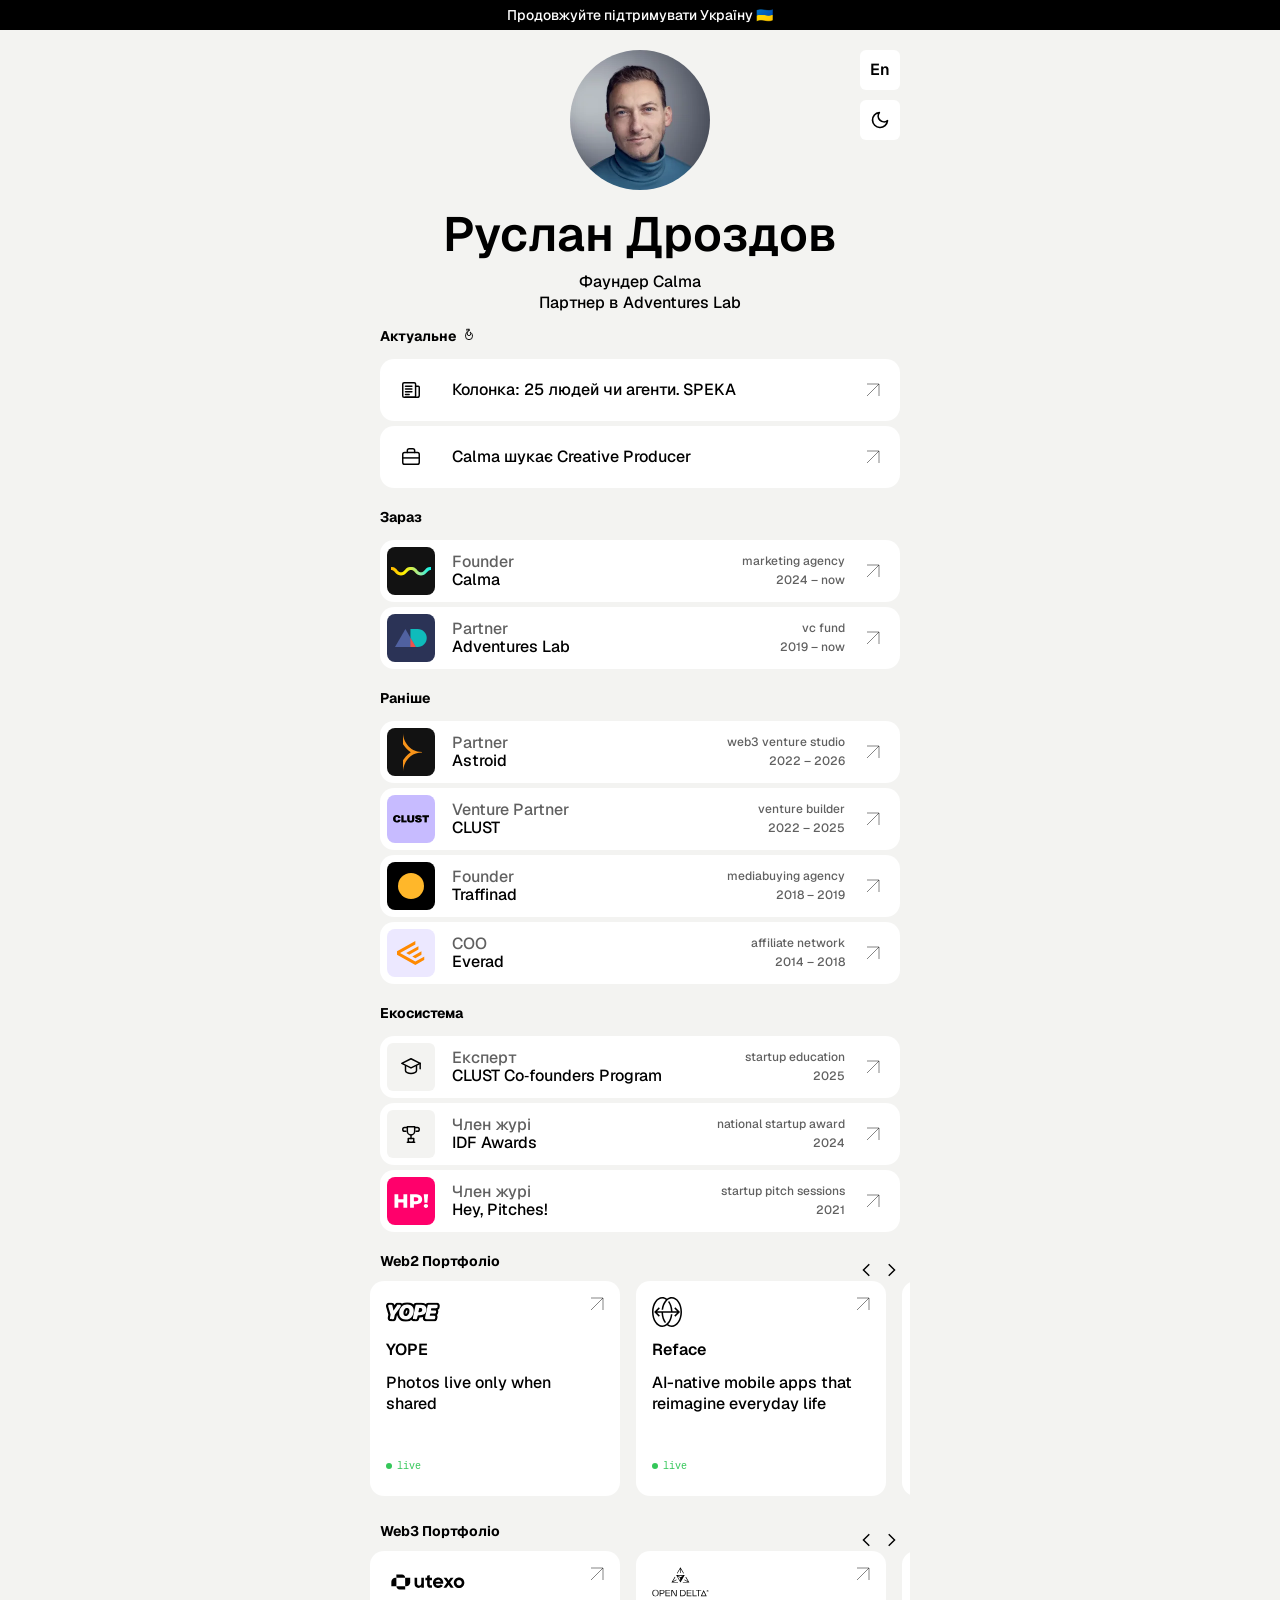
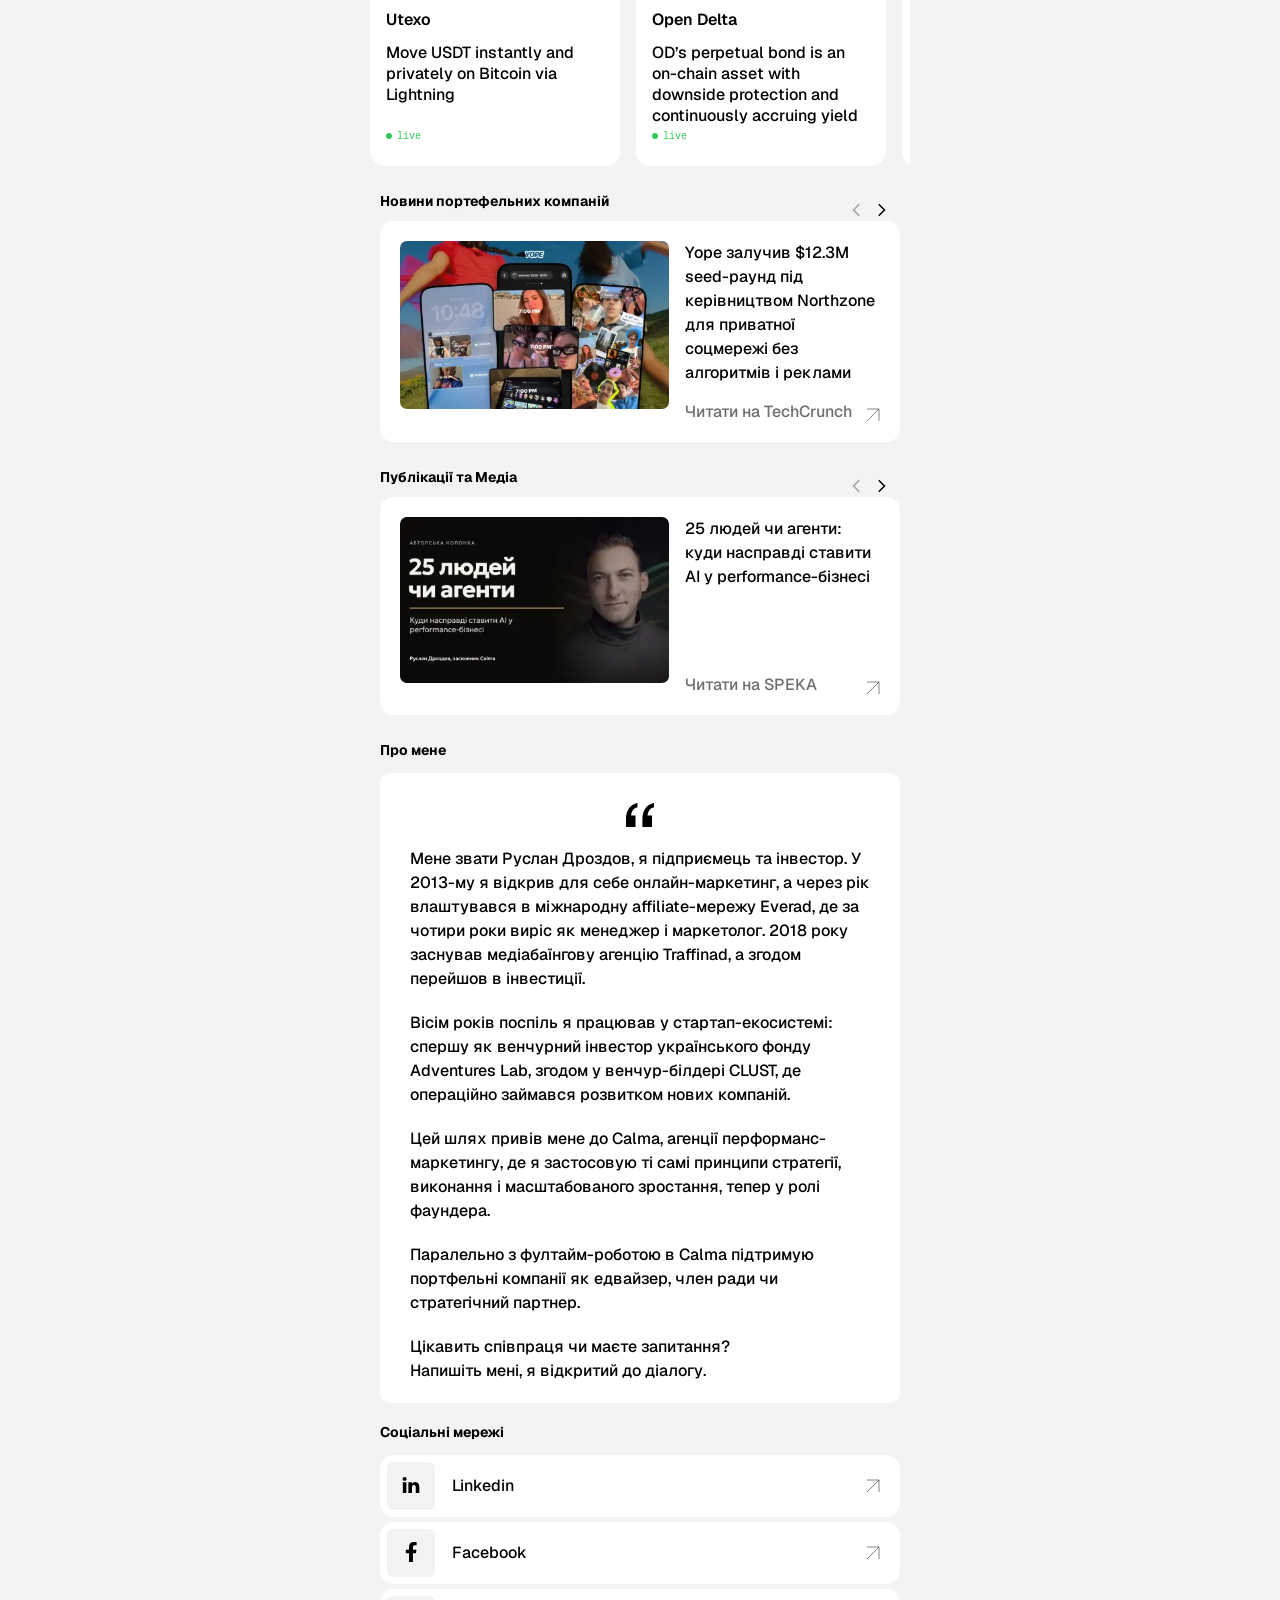
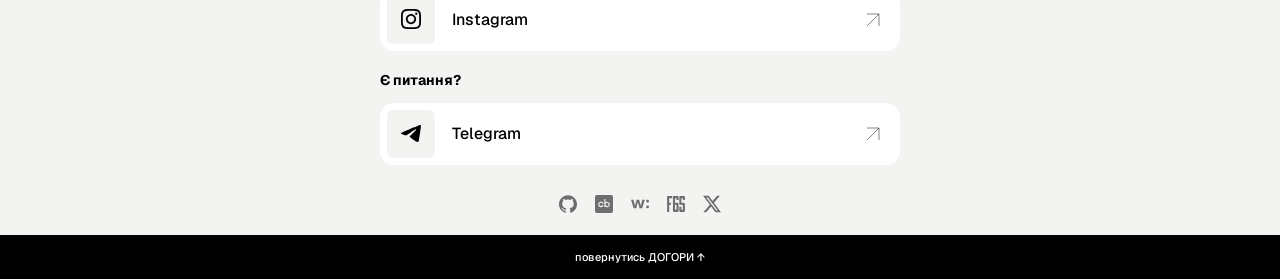
==== commit a4b416f1: "Revert the desktop two-column layout and the mobile reorder it required Owner review: the two-column" ====
--- a/ua/index.html
+++ b/ua/index.html
@@ -201,11 +201,9 @@
     <noscript><iframe src="https://www.googletagmanager.com/ns.html?id=GTM-5PTHHBV8"
     height="0" width="0" style="display:none;visibility:hidden"></iframe></noscript>
     <!-- End Google Tag Manager (noscript) -->
-<main class="layout" id="top">
+<main class="main" id="top">
         <div class="main__banner"><a target="_blank" rel="noopener noreferrer" href="https://u24.gov.ua/">Продовжуйте підтримувати Україну 🇺🇦</a></div>
-    <div class="layout__grid">
-    <aside class="layout__aside">
-    <div class="main__container">
+    <div class="main__container" id="container">
         <div class="user">
             <button class="user__theme" id="themeToggle" aria-label="Toggle theme">
                 <svg class="theme-icon sun-icon" width="20" height="20" viewBox="0 0 24 24" fill="none" stroke="currentColor" stroke-width="2" stroke-linecap="round" stroke-linejoin="round">
@@ -230,44 +228,6 @@
             <h1 class="user__name">Руслан Дроздов</h1>
             <div class="user__position">Фаундер Calma<br />Партнер в Adventures Lab</div>
         </div>
-    </div>
-    <div class="main__container">
-        <h2 class="media__title">Про мене</h2>
-        <article class="story">
-            <p class="story__info">Мене звати Руслан Дроздов, я підприємець та інвестор. У 2013-му я відкрив для себе онлайн-маркетинг, а через рік влаштувався в міжнародну affiliate-мережу Everad, де за чотири роки виріс як менеджер і маркетолог. 2018 року заснував медіабаїнгову агенцію Traffinad, а згодом перейшов в інвестиції.</p>
-            <p class="story__info">Вісім років поспіль я працював у стартап-екосистемі: спершу як венчурний інвестор українського фонду Adventures Lab, згодом у венчур-білдері CLUST, де операційно займався розвитком нових компаній.</p>
-            <p class="story__info">Цей шлях привів мене до Calma, агенції перформанс-маркетингу, де я застосовую ті самі принципи стратегії, виконання і масштабованого зростання, тепер у ролі фаундера.</p>
-            <p class="story__info">Паралельно з фултайм-роботою в Calma підтримую портфельні компанії як едвайзер, член ради чи стратегічний партнер.</p>
-            <p class="story__info">Цікавить співпраця чи маєте запитання?<br />Напишіть мені, я відкритий до діалогу.</p>
-        </article>
-    </div>
-    <div class="main__container">
-        <div class="media">
-            <h2 class="media__title">Соціальні мережі</h2>
-            <a  target="_blank" rel="noopener noreferrer" href="https://www.linkedin.com/in/drozdorus/" class="media__item">
-                <span class="media__icon bg"><img src="../img/linkedin.svg" alt=""></span>
-                <span class="media__text">Linkedin</span>
-            </a>
-            <a  target="_blank" rel="noopener noreferrer" href="https://www.facebook.com/drozdorus/" class="media__item">
-                <span class="media__icon bg"><img src="../img/fb.svg" alt=""></span>
-                <span class="media__text">Facebook</span>
-            </a>
-            <a  target="_blank" rel="noopener noreferrer" href="https://www.instagram.com/drozdorus" class="media__item">
-                <span class="media__icon bg"><img src="../img/insta.svg" alt=""></span>
-                <span class="media__text">Instagram</span>
-            </a>
-        </div>
-        <div class="media">
-            <h2 class="media__title">Є питання?</h2>
-            <a  target="_blank" rel="noopener noreferrer" href="https://t.me/drozdorus" class="media__item">
-                <span class="media__icon bg"><img src="../img/tg.svg" alt=""></span>
-                <span class="media__text">Telegram</span>
-            </a>
-        </div>
-    </div>
-    </aside>
-    <div class="layout__main">
-    <div class="main__container">
         <div class="media">
             <h2 class="media__title">Актуальне <svg class="icon media__title-icon" width="16" height="16" viewBox="0 0 24 24" aria-hidden="true"><use href="#i-fire"/></svg></h2>
             <a target="_blank" rel="noopener noreferrer" href="https://speka.ua/business/25-lyudei-ci-agenti-kudi-naspravdi-staviti-ai-u-performance-biznesi-v4y0de" class="media__item">
@@ -339,6 +299,7 @@
         
         <h2 class="media__title slider--opt">Web2 Портфоліо</h2>
     </div>
+</main>
 
 
 <div class="media slide">
@@ -713,9 +674,44 @@
         </div>
     </div>
 </div>
-    </div>
-    </div>
-</main>
+<div class="main">
+    <div class="main__container">
+        <h2 class="media__title">Про мене</h2>
+        <article class="story">
+            <p class="story__info">Мене звати Руслан Дроздов, я підприємець та інвестор. У 2013-му я відкрив для себе онлайн-маркетинг, а через рік влаштувався в міжнародну affiliate-мережу Everad, де за чотири роки виріс як менеджер і маркетолог. 2018 року заснував медіабаїнгову агенцію Traffinad, а згодом перейшов в інвестиції.</p>
+            <p class="story__info">Вісім років поспіль я працював у стартап-екосистемі: спершу як венчурний інвестор українського фонду Adventures Lab, згодом у венчур-білдері CLUST, де операційно займався розвитком нових компаній.</p>
+            <p class="story__info">Цей шлях привів мене до Calma, агенції перформанс-маркетингу, де я застосовую ті самі принципи стратегії, виконання і масштабованого зростання, тепер у ролі фаундера.</p>
+            <p class="story__info">Паралельно з фултайм-роботою в Calma підтримую портфельні компанії як едвайзер, член ради чи стратегічний партнер.</p>
+            <p class="story__info">Цікавить співпраця чи маєте запитання?<br />Напишіть мені, я відкритий до діалогу.</p>
+        </article>
+    </div>
+</div>
+<div class="main last">
+    <div class="main__container">
+        <div class="media">
+            <h2 class="media__title">Соціальні мережі</h2>
+            <a  target="_blank" rel="noopener noreferrer" href="https://www.linkedin.com/in/drozdorus/" class="media__item">
+                <span class="media__icon bg"><img src="../img/linkedin.svg" alt=""></span>
+                <span class="media__text">Linkedin</span>
+            </a>
+            <a  target="_blank" rel="noopener noreferrer" href="https://www.facebook.com/drozdorus/" class="media__item">
+                <span class="media__icon bg"><img src="../img/fb.svg" alt=""></span>
+                <span class="media__text">Facebook</span>
+            </a>
+            <a  target="_blank" rel="noopener noreferrer" href="https://www.instagram.com/drozdorus" class="media__item">
+                <span class="media__icon bg"><img src="../img/insta.svg" alt=""></span>
+                <span class="media__text">Instagram</span>
+            </a>
+        </div>
+        <div class="media">
+            <h2 class="media__title">Є питання?</h2>
+            <a  target="_blank" rel="noopener noreferrer" href="https://t.me/drozdorus" class="media__item">
+                <span class="media__icon bg"><img src="../img/tg.svg" alt=""></span>
+                <span class="media__text">Telegram</span>
+            </a>
+        </div>
+    </div>
+</div>
 <footer class="site-footer">
     <div class="main__container">
         <div class="site-footer__socials">
--- a/css/main.css
+++ b/css/main.css
@@ -141,34 +141,6 @@
   .media__meta{flex-shrink:0;text-align:right}
 }
 
-/* Desktop two-column layout (item 1 of the visual refresh).
-   .layout__aside (photo/name/position + About me + Socials/contact) and
-   .layout__main (HOT/Now/Before/Ecosystem lists + the four portfolio
-   carousels) are two real sibling boxes now, so the sidebar can be a single
-   sticky element with no auto-placement/row-matching tricks needed. Below
-   1024px both are just plain blocks stacking in document order. */
-@media screen and (min-width:1024px){
-  .layout__grid{
-    display:grid;
-    grid-template-columns:minmax(300px,360px) 1fr;
-    column-gap:64px;
-    align-items:start;
-    max-width:1180px;
-    margin:0 auto;
-    padding:0 40px;
-  }
-  .layout__aside{
-    position:sticky;
-    top:32px;
-    align-self:start;
-  }
-  .layout__aside .main__container{
-    max-width:none;
-    padding:0;
-    margin:0;
-  }
-}
-
 /* Type scale (item 2). Body/meta/section-title sizes bumped globally above;
    the name only grows on wide viewports where there's room for it. */
 @media screen and (min-width:1024px){
@@ -264,6 +236,7 @@
 
 .slider{
   display:flex;
+  list-style:none;
   overflow-x:auto;
   overflow-y:hidden;
   scroll-snap-type:x mandatory;
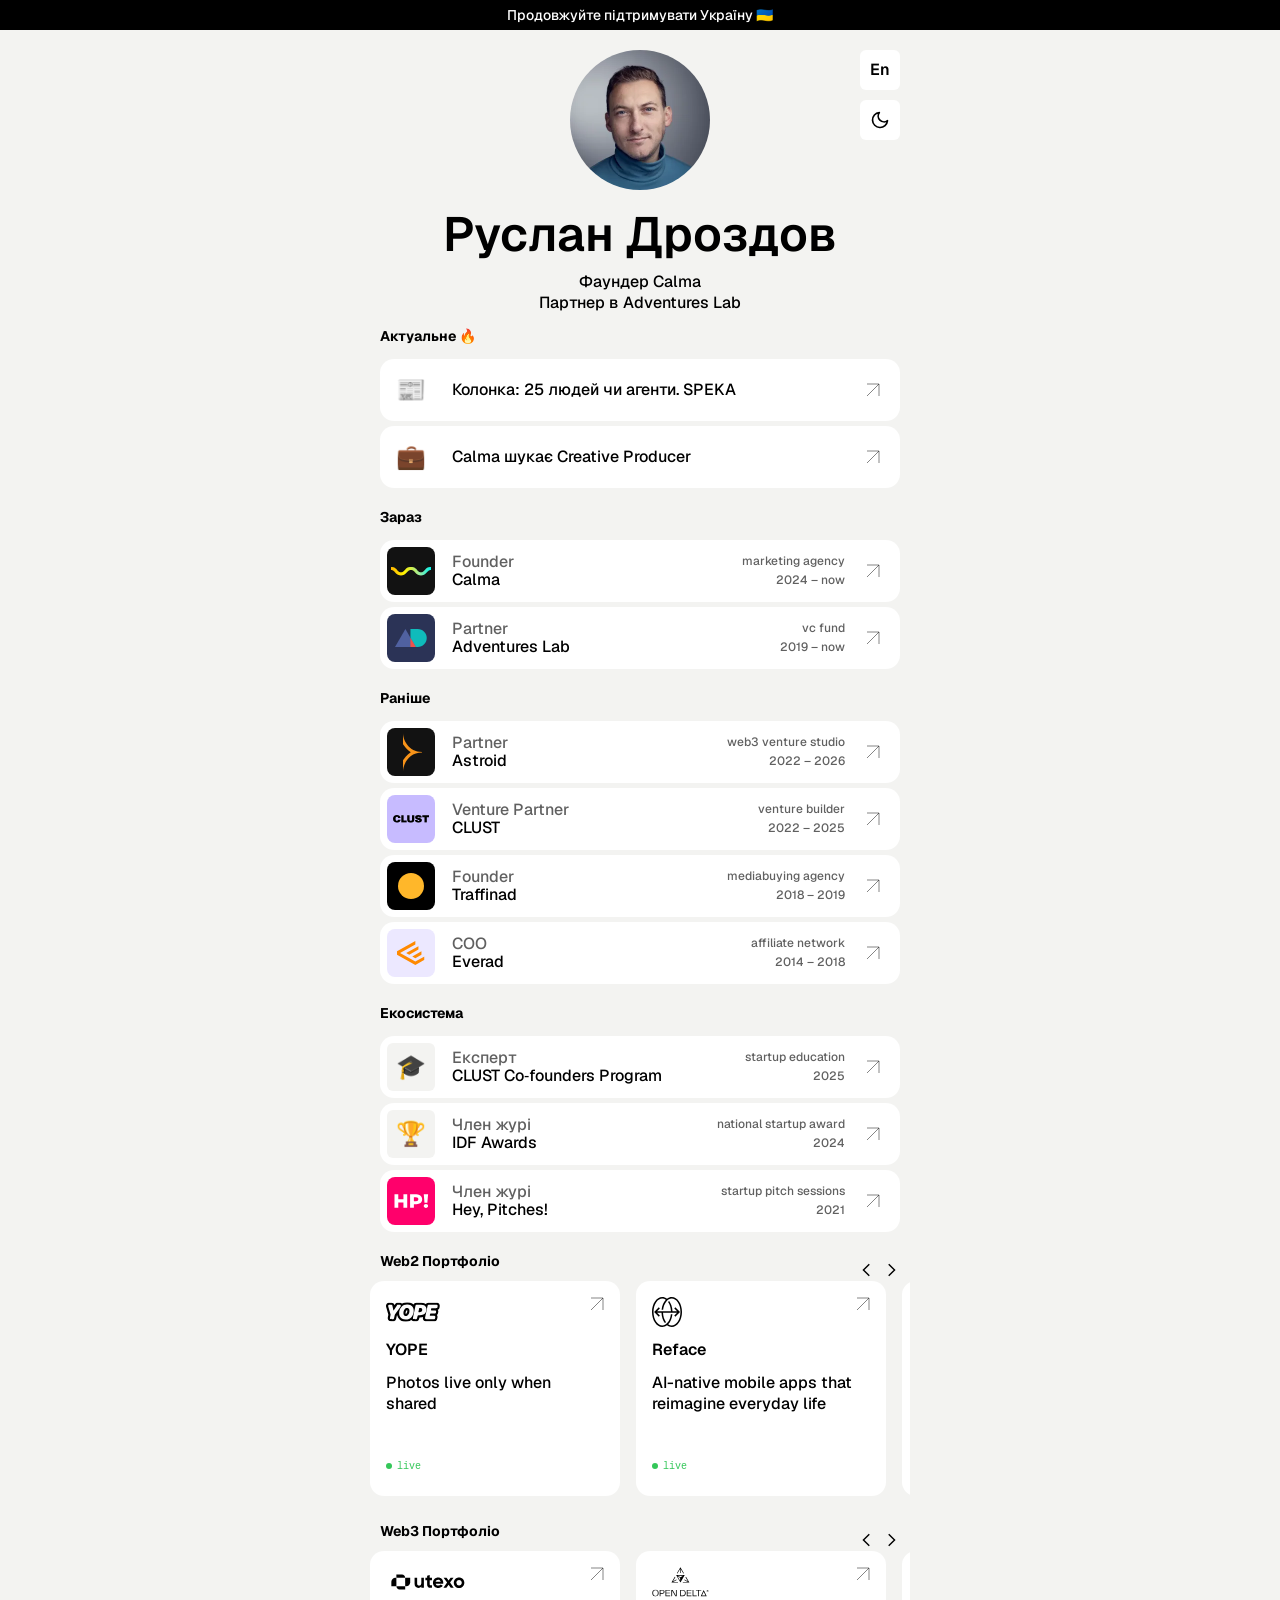
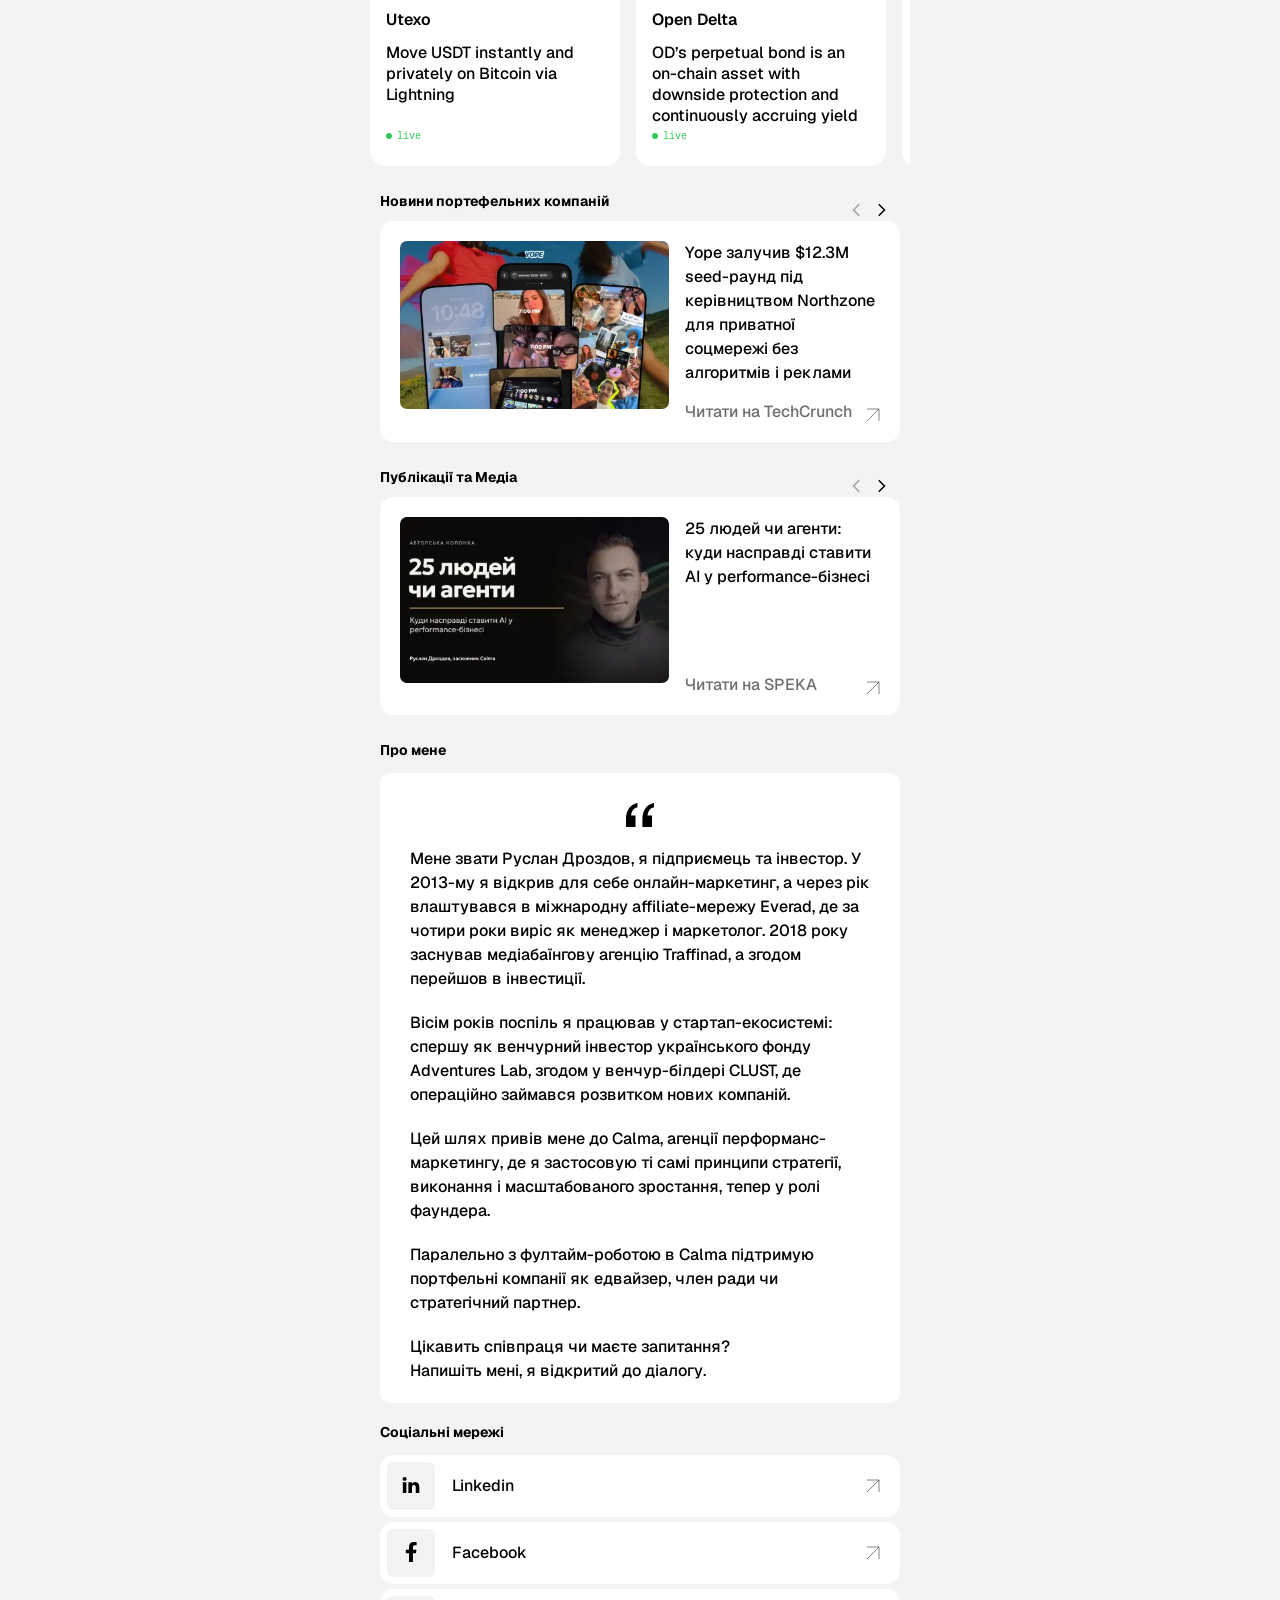
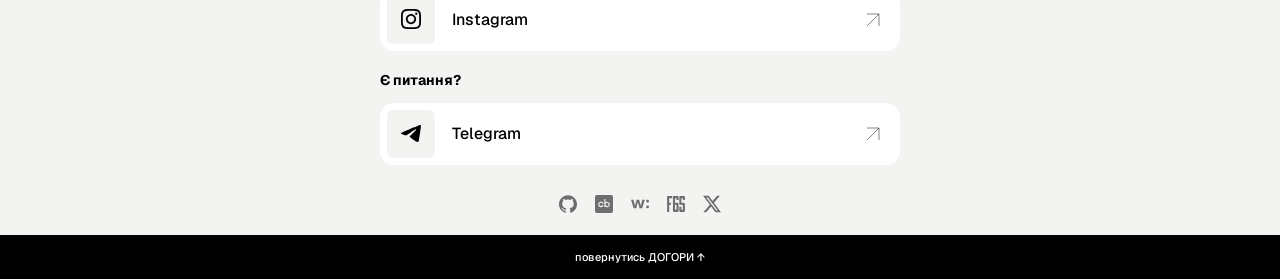
==== commit 988d386f: "Revert the SVG row icons back to emoji Owner review: bring the emoji back exactly as on main (newspa" ====
--- a/ua/index.html
+++ b/ua/index.html
@@ -167,36 +167,6 @@
     <!-- End Google Tag Manager -->
 </head>
 <body>
-<svg style="position:absolute;width:0;height:0;overflow:hidden" aria-hidden="true" focusable="false">
-    <!-- Row-icon sprite (item 5). Available ids: i-fire, i-news, i-briefcase, i-grad, i-trophy. One consistent 24x24 outline style, colored via currentColor so both themes work automatically. -->
-    <symbol id="i-fire" viewBox="0 0 24 24">
-        <path d="M12 2c1 3-3 4-3 8a3 3 0 0 0 6 0c0-1-.5-2-1-3 2 1 4 3.5 4 7a6 6 0 0 1-12 0c0-5 3-7 3-8 0-1.5-1-3-1-4 1.5 0 3 .5 4 2z" fill="none" stroke="currentColor" stroke-width="1.6" stroke-linecap="round" stroke-linejoin="round"/>
-    </symbol>
-    <symbol id="i-news" viewBox="0 0 24 24">
-        <rect x="3" y="4" width="14" height="16" rx="1.5" fill="none" stroke="currentColor" stroke-width="1.6" stroke-linecap="round" stroke-linejoin="round"/>
-        <path d="M17 8h3a1 1 0 0 1 1 1v9a2 2 0 0 1-2 2H6" fill="none" stroke="currentColor" stroke-width="1.6" stroke-linecap="round" stroke-linejoin="round"/>
-        <line x1="6" y1="8" x2="13" y2="8" stroke="currentColor" stroke-width="1.6" stroke-linecap="round"/>
-        <line x1="6" y1="11" x2="13" y2="11" stroke="currentColor" stroke-width="1.6" stroke-linecap="round"/>
-        <line x1="6" y1="14" x2="13" y2="14" stroke="currentColor" stroke-width="1.6" stroke-linecap="round"/>
-        <line x1="6" y1="17" x2="10" y2="17" stroke="currentColor" stroke-width="1.6" stroke-linecap="round"/>
-    </symbol>
-    <symbol id="i-briefcase" viewBox="0 0 24 24">
-        <rect x="3" y="7" width="18" height="13" rx="2" fill="none" stroke="currentColor" stroke-width="1.6" stroke-linecap="round" stroke-linejoin="round"/>
-        <path d="M8 7V5a2 2 0 0 1 2-2h4a2 2 0 0 1 2 2v2" fill="none" stroke="currentColor" stroke-width="1.6" stroke-linecap="round" stroke-linejoin="round"/>
-        <line x1="3" y1="13" x2="21" y2="13" stroke="currentColor" stroke-width="1.6"/>
-    </symbol>
-    <symbol id="i-grad" viewBox="0 0 24 24">
-        <path d="M12 3 2 8l10 5 10-5-10-5z" fill="none" stroke="currentColor" stroke-width="1.6" stroke-linecap="round" stroke-linejoin="round"/>
-        <path d="M6 10.5V16c0 1.5 2.7 3 6 3s6-1.5 6-3v-5.5" fill="none" stroke="currentColor" stroke-width="1.6" stroke-linecap="round" stroke-linejoin="round"/>
-        <line x1="22" y1="8" x2="22" y2="14" stroke="currentColor" stroke-width="1.6" stroke-linecap="round"/>
-    </symbol>
-    <symbol id="i-trophy" viewBox="0 0 24 24">
-        <path d="M8 4h8v5a4 4 0 0 1-8 0V4z" fill="none" stroke="currentColor" stroke-width="1.6" stroke-linecap="round" stroke-linejoin="round"/>
-        <path d="M8 5H5a2 2 0 0 0 0 4h1.5M16 5h3a2 2 0 0 1 0 4h-1.5" fill="none" stroke="currentColor" stroke-width="1.6" stroke-linecap="round" stroke-linejoin="round"/>
-        <line x1="12" y1="13" x2="12" y2="17" stroke="currentColor" stroke-width="1.6" stroke-linecap="round"/>
-        <path d="M8 21h8M9 17h6v2a2 2 0 0 1-2 2h-2a2 2 0 0 1-2-2v-2z" fill="none" stroke="currentColor" stroke-width="1.6" stroke-linecap="round" stroke-linejoin="round"/>
-    </symbol>
-</svg>
     <!-- Google Tag Manager (noscript) -->
     <noscript><iframe src="https://www.googletagmanager.com/ns.html?id=GTM-5PTHHBV8"
     height="0" width="0" style="display:none;visibility:hidden"></iframe></noscript>
@@ -229,13 +199,13 @@
             <div class="user__position">Фаундер Calma<br />Партнер в Adventures Lab</div>
         </div>
         <div class="media">
-            <h2 class="media__title">Актуальне <svg class="icon media__title-icon" width="16" height="16" viewBox="0 0 24 24" aria-hidden="true"><use href="#i-fire"/></svg></h2>
+            <h2 class="media__title">Актуальне 🔥</h2>
             <a target="_blank" rel="noopener noreferrer" href="https://speka.ua/business/25-lyudei-ci-agenti-kudi-naspravdi-staviti-ai-u-performance-biznesi-v4y0de" class="media__item">
-                <span class="media__icon"><svg class="icon media__text-icon" width="22" height="22" viewBox="0 0 24 24" aria-hidden="true"><use href="#i-news"/></svg></span>
+                <span class="media__icon"><span class="media__text-icon">📰</span></span>
                 <span class="media__text">Колонка: 25 людей чи агенти. SPEKA</span>
             </a>
             <a target="_blank" rel="noopener noreferrer" href="https://calma.io/hiring/" class="media__item">
-                <span class="media__icon"><svg class="icon media__text-icon" width="22" height="22" viewBox="0 0 24 24" aria-hidden="true"><use href="#i-briefcase"/></svg></span>
+                <span class="media__icon"><span class="media__text-icon">💼</span></span>
                 <span class="media__text">Calma шукає Creative Producer</span>
             </a>
         </div>
@@ -278,12 +248,12 @@
         <div class="media">
             <h2 class="media__title">Екосистема</h2>
             <a target="_blank" rel="noopener noreferrer" href="https://clust.team/co-founders-program/" class="media__item">
-                <span class="media__icon bg"><svg class="icon media__text-icon" width="22" height="22" viewBox="0 0 24 24" aria-hidden="true"><use href="#i-grad"/></svg></span>
+                <span class="media__icon bg"><span class="media__text-icon">🎓</span></span>
                 <span class="media__text"><i class="gray">Експерт</i>CLUST Co&#8209;founders Program</span>
                 <span class="media__meta"><span class="media__description">startup education</span><span class="media__year">2025</span></span>
             </a>
             <a target="_blank" rel="noopener noreferrer" href="https://usf.com.ua/en/?p=23957" class="media__item">
-                <span class="media__icon bg"><svg class="icon media__text-icon" width="22" height="22" viewBox="0 0 24 24" aria-hidden="true"><use href="#i-trophy"/></svg></span>
+                <span class="media__icon bg"><span class="media__text-icon">🏆</span></span>
                 <span class="media__text"><i class="gray">Член журі</i>IDF Awards</span>
                 <span class="media__meta"><span class="media__description">national startup award</span><span class="media__year">2024</span></span>
             </a>
--- a/css/main.css
+++ b/css/main.css
@@ -71,18 +71,15 @@
 .user__lang:hover {
   background: var(--bg-button);
   transform: scale(1.05);
-}.user__photo{max-width:140px;height:140px;margin:0 auto 18px}.user__photo img{width:140px;height:140px;border-radius:50%}.user__name{font-size:30px;margin-bottom:5px}.user__position{line-height:21px}.media{margin-bottom:20px}.media.slide{margin-bottom:26px}.media__title{font-family:"Geist Variable",sans-serif;font-weight:700;margin-bottom:14px;font-size:14px}.media__item{position:relative;min-height:62px;margin-bottom:5px;border-radius:14px;display:flex;align-items:center;padding-right:55px;justify-content:space-between}.media__item:after{content:'';position:absolute;top:24px;right:20px;background:url(../img/arrow.svg) no-repeat;width:14px;height:14px}.media__item--inactive{cursor:default}.media__item--inactive:after{content:none}.media__item:last-child{margin-bottom:0}.media__text-icon{width:22px;height:22px;display:block}
-.media__title-icon{width:14px;height:14px;vertical-align:-1px;margin-left:3px}.media__icon{width:48px;height:48px;position:absolute;top:7px;left:7px;display:flex;justify-content:center;align-items:center;border-radius:6px}.slider__href,.slider__item,.story,.to-top__arrow{position:relative}.media__icon.bg{background:var(--bg-button)}.slider__href{color:var(--text-secondary)!important}.to-top__banner{background:var(--bg-accent);color:var(--text-light)}[data-theme="dark"] .main__banner{background:#000!important}[data-theme="dark"] .media__item:after,[data-theme="dark"] .slider__item:before,[data-theme="dark"] .slider__href:before{filter:invert(1)}[data-theme="dark"] .story:before{filter:invert(1)}
+}.user__photo{max-width:140px;height:140px;margin:0 auto 18px}.user__photo img{width:140px;height:140px;border-radius:50%}.user__name{font-size:30px;margin-bottom:5px}.user__position{line-height:21px}.media{margin-bottom:20px}.media.slide{margin-bottom:26px}.media__title{font-family:"Geist Variable",sans-serif;font-weight:700;margin-bottom:14px;font-size:14px}.media__item{position:relative;min-height:62px;margin-bottom:5px;border-radius:14px;display:flex;align-items:center;padding-right:55px;justify-content:space-between}.media__item:after{content:'';position:absolute;top:24px;right:20px;background:url(../img/arrow.svg) no-repeat;width:14px;height:14px}.media__item--inactive{cursor:default}.media__item--inactive:after{content:none}.media__item:last-child{margin-bottom:0}.media__text-icon{font-size:24px}.media__icon{width:48px;height:48px;position:absolute;top:7px;left:7px;display:flex;justify-content:center;align-items:center;border-radius:6px}.slider__href,.slider__item,.story,.to-top__arrow{position:relative}.media__icon.bg{background:var(--bg-button)}.slider__href{color:var(--text-secondary)!important}.to-top__banner{background:var(--bg-accent);color:var(--text-light)}[data-theme="dark"] .main__banner{background:#000!important}[data-theme="dark"] .media__item:after,[data-theme="dark"] .slider__item:before,[data-theme="dark"] .slider__href:before{filter:invert(1)}[data-theme="dark"] .story:before{filter:invert(1)}
 
 /* Базові стилі для SVG з transition */
 svg, img[src$=".svg"] {
   transition: filter 0.3s ease;
 }
 
-/* Інверсія SVG в темній темі з виключеннями.
-   .icon (the row-icon sprite, item 5) uses currentColor and already
-   tracks the theme via inherited text color, so it's excluded here. */
-[data-theme="dark"] svg:not(.theme-icon):not(.icon),
+/* Інверсія SVG в темній темі з виключеннями */
+[data-theme="dark"] svg:not(.theme-icon),
 [data-theme="dark"] img[src$=".svg"] {
   filter: invert(1);
 }
@@ -104,7 +101,7 @@
 
 /* Автоматична інверсія для системної темної теми з виключеннями */
 @media (prefers-color-scheme: dark) {
-  :root:not([data-theme="light"]) svg:not(.theme-icon):not(.icon),
+  :root:not([data-theme="light"]) svg:not(.theme-icon),
   :root:not([data-theme="light"]) img[src$=".svg"] {
     filter: invert(1);
   }
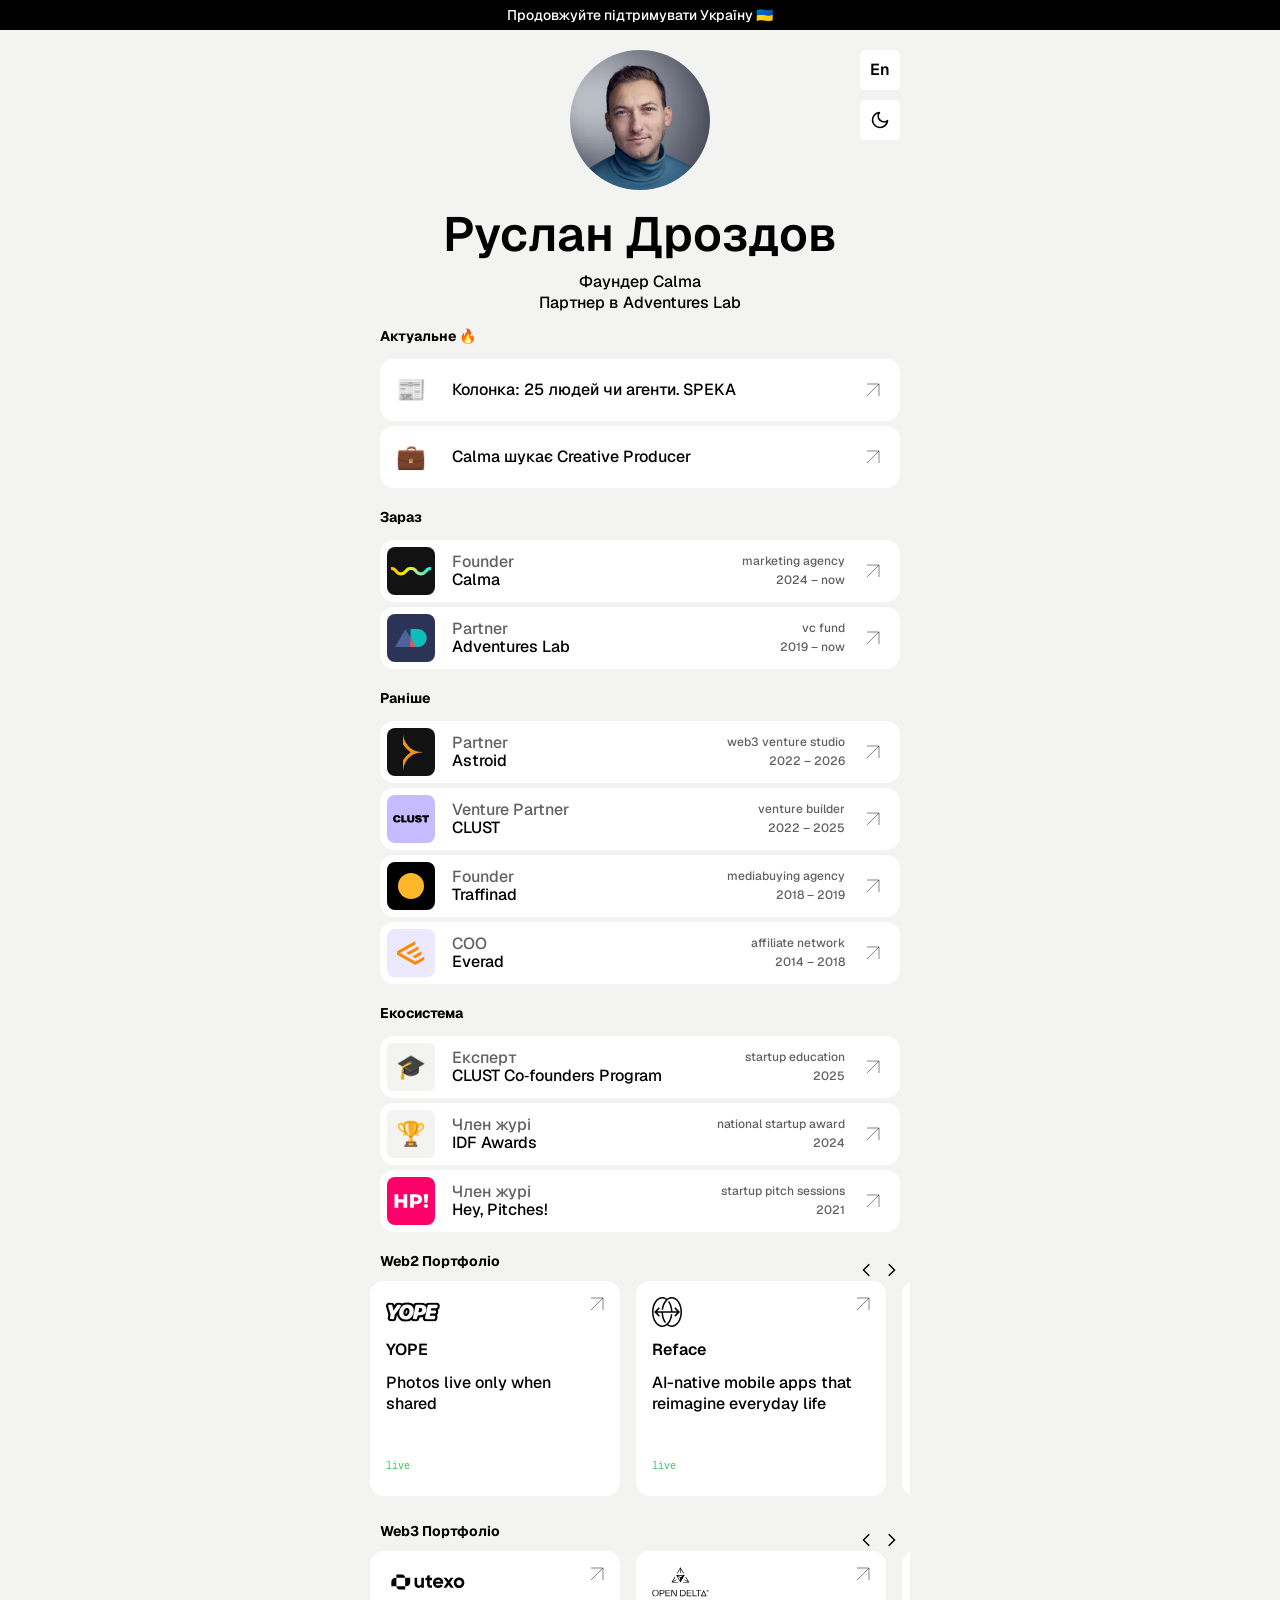
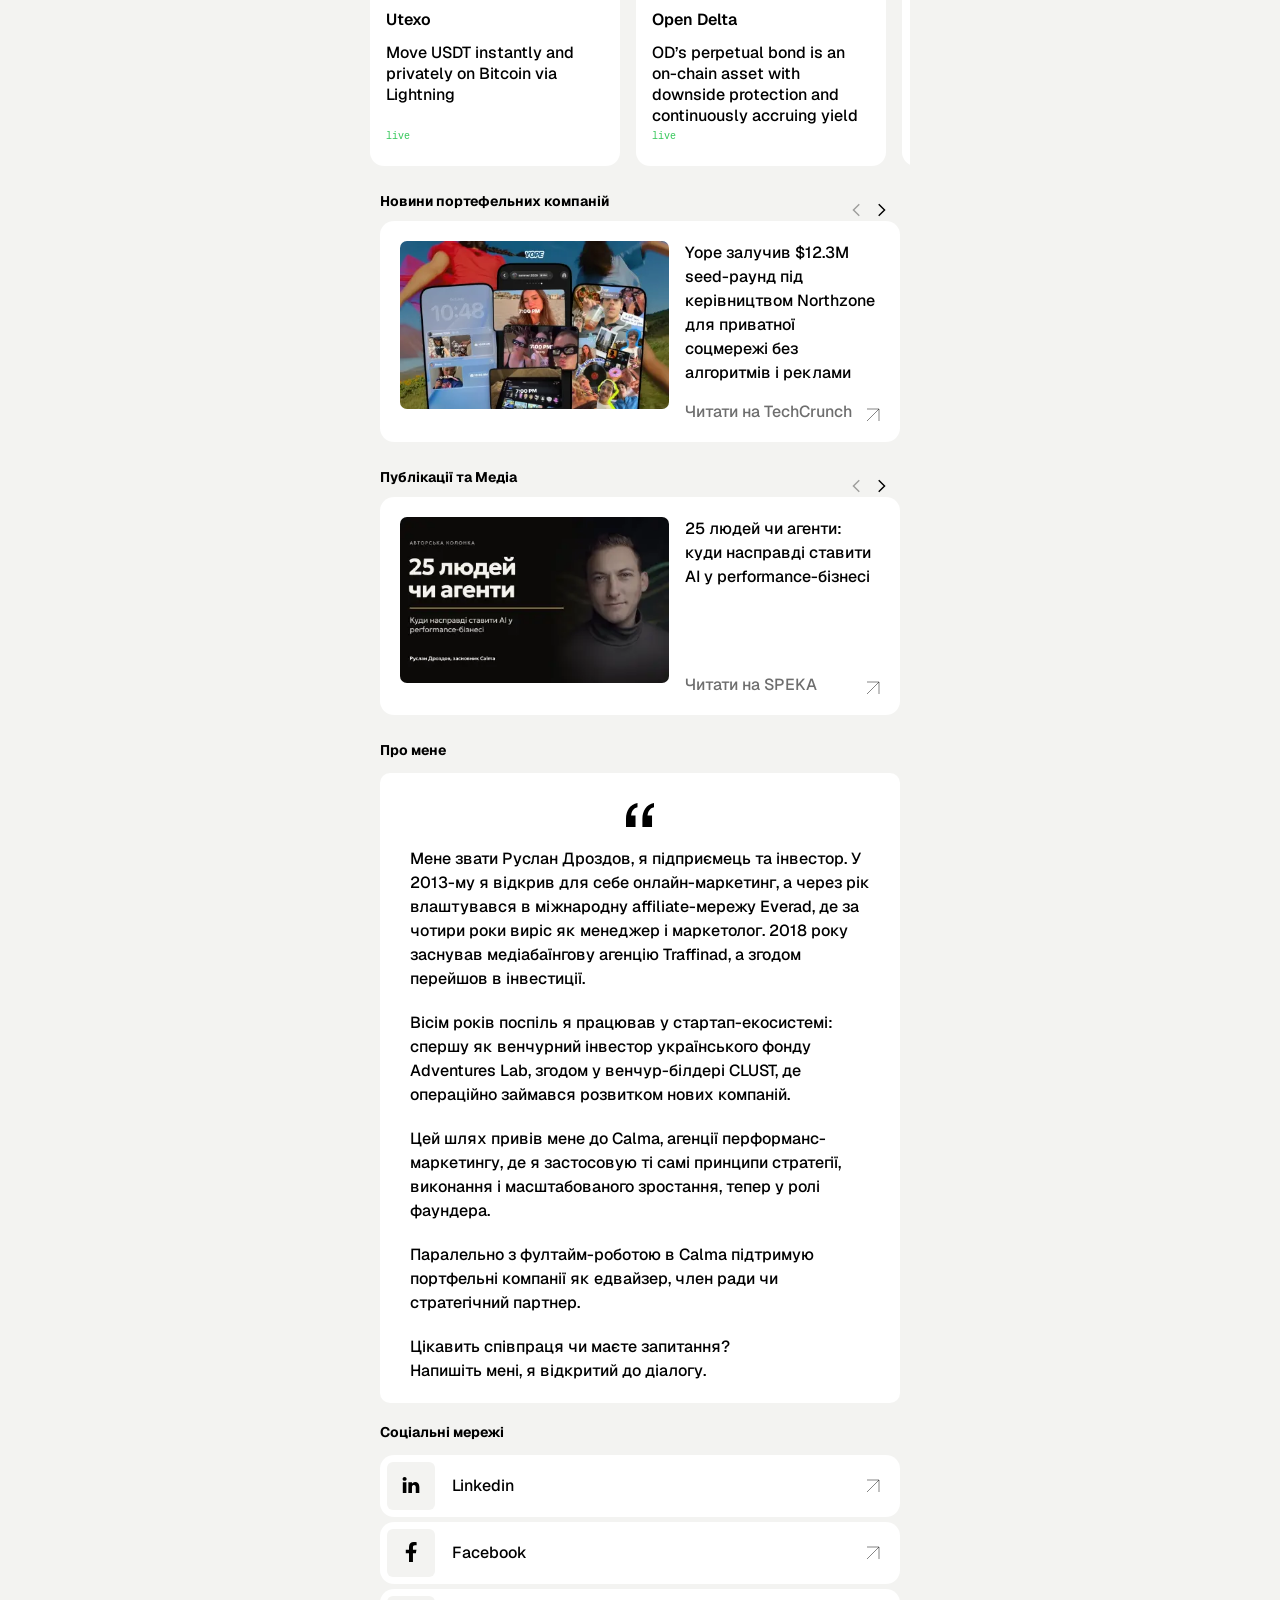
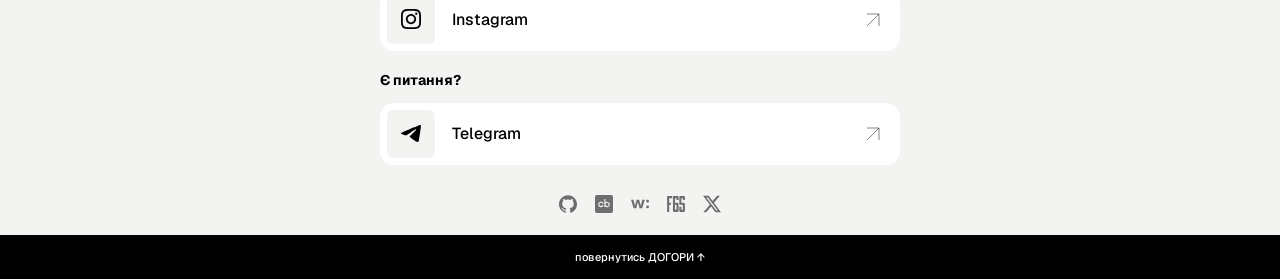
==== commit 31743ad7: "Remove the pulsing dot next to "Live" Owner review: back to the plain green "live" label as on main." ====
--- a/ua/index.html
+++ b/ua/index.html
@@ -280,7 +280,7 @@
                     <img src="../img/i6.svg" alt="YOPE logo" class="slider__icon">
                     <p class="slider__name">YOPE</p>
                     <p class="slider__info">Photos live only when shared</p>
-                    <p class="slider__status slider__status--live"><span class="slider__status-dot" aria-hidden="true"></span>live</p>
+                    <p class="slider__status slider__status--live">live</p>
                 </a>
             </li>
             <li class="slider__item">
@@ -288,7 +288,7 @@
                     <img src="../img/i1.svg" alt="Reface logo" class="slider__icon">
                     <p class="slider__name">Reface</p>
                     <p class="slider__info">AI-native mobile apps that reimagine everyday life</p>
-                    <p class="slider__status slider__status--live"><span class="slider__status-dot" aria-hidden="true"></span>live</p>
+                    <p class="slider__status slider__status--live">live</p>
                 </a>
             </li>
             <li class="slider__item">
@@ -296,7 +296,7 @@
                     <img src="../img/i2.svg" alt="OneNotary logo" class="slider__icon">
                     <p class="slider__name">OneNotary</p>
                     <p class="slider__info">24/7 online notarization — legal, fast, secure</p>
-                    <p class="slider__status slider__status--live"><span class="slider__status-dot" aria-hidden="true"></span>live</p>
+                    <p class="slider__status slider__status--live">live</p>
                 </a>
             </li>
             <li class="slider__item">
@@ -304,7 +304,7 @@
                     <img src="../img/dr.svg" alt="DeckRobot logo" class="slider__icon">
                     <p class="slider__name">DeckRobot</p>
                     <p class="slider__info">Get your branded slides in one click with AI</p>
-                    <p class="slider__status slider__status--live"><span class="slider__status-dot" aria-hidden="true"></span>live</p>
+                    <p class="slider__status slider__status--live">live</p>
                 </a>
             </li>
             <li class="slider__item">
@@ -312,7 +312,7 @@
                     <img src="../img/pi.svg" alt="Pibox logo" class="slider__icon">
                     <p class="slider__name">Pibox</p>
                     <p class="slider__info">Finalize your audio and video projects faster than ever</p>
-                    <p class="slider__status slider__status--live"><span class="slider__status-dot" aria-hidden="true"></span>live</p>
+                    <p class="slider__status slider__status--live">live</p>
                 </a>
             </li>
             <li class="slider__item slider__item--inactive">
@@ -342,7 +342,7 @@
                     <img src="../img/utexo.svg" alt="Utexo logo" class="slider__icon">
                     <p class="slider__name">Utexo</p>
                     <p class="slider__info">Move USDT instantly and privately on Bitcoin via Lightning</p>
-                    <p class="slider__status slider__status--live"><span class="slider__status-dot" aria-hidden="true"></span>live</p>
+                    <p class="slider__status slider__status--live">live</p>
                 </a>
             </li>
             <li class="slider__item">
@@ -350,7 +350,7 @@
                     <img src="../img/i4.svg" alt="Open Delta logo" class="slider__icon">
                     <p class="slider__name">Open Delta</p>
                     <p class="slider__info">OD’s perpetual bond is an on-chain asset with downside protection and continuously accruing yield</p>
-                    <p class="slider__status slider__status--live"><span class="slider__status-dot" aria-hidden="true"></span>live</p>
+                    <p class="slider__status slider__status--live">live</p>
                 </a>
             </li>
             <li class="slider__item slider__item--inactive">
--- a/css/main.css
+++ b/css/main.css
@@ -273,14 +273,3 @@
   .carousel__arrow--prev:not(:disabled):hover{transform:scaleX(-1) translateX(2px)}
   .carousel__arrow--next:not(:disabled):hover{transform:translateX(2px)}
 }
-
-/* Pulsing dot next to the "Live" status label */
-.slider__status--live{display:inline-flex;align-items:center;gap:5px}
-.slider__status-dot{width:6px;height:6px;border-radius:50%;background:currentColor;display:inline-block}
-@media (prefers-reduced-motion:no-preference){
-  .slider__status-dot{animation:status-pulse 1.8s ease-in-out infinite}
-}
-@keyframes status-pulse{
-  0%,100%{opacity:1;transform:scale(1)}
-  50%{opacity:.35;transform:scale(1.5)}
-}
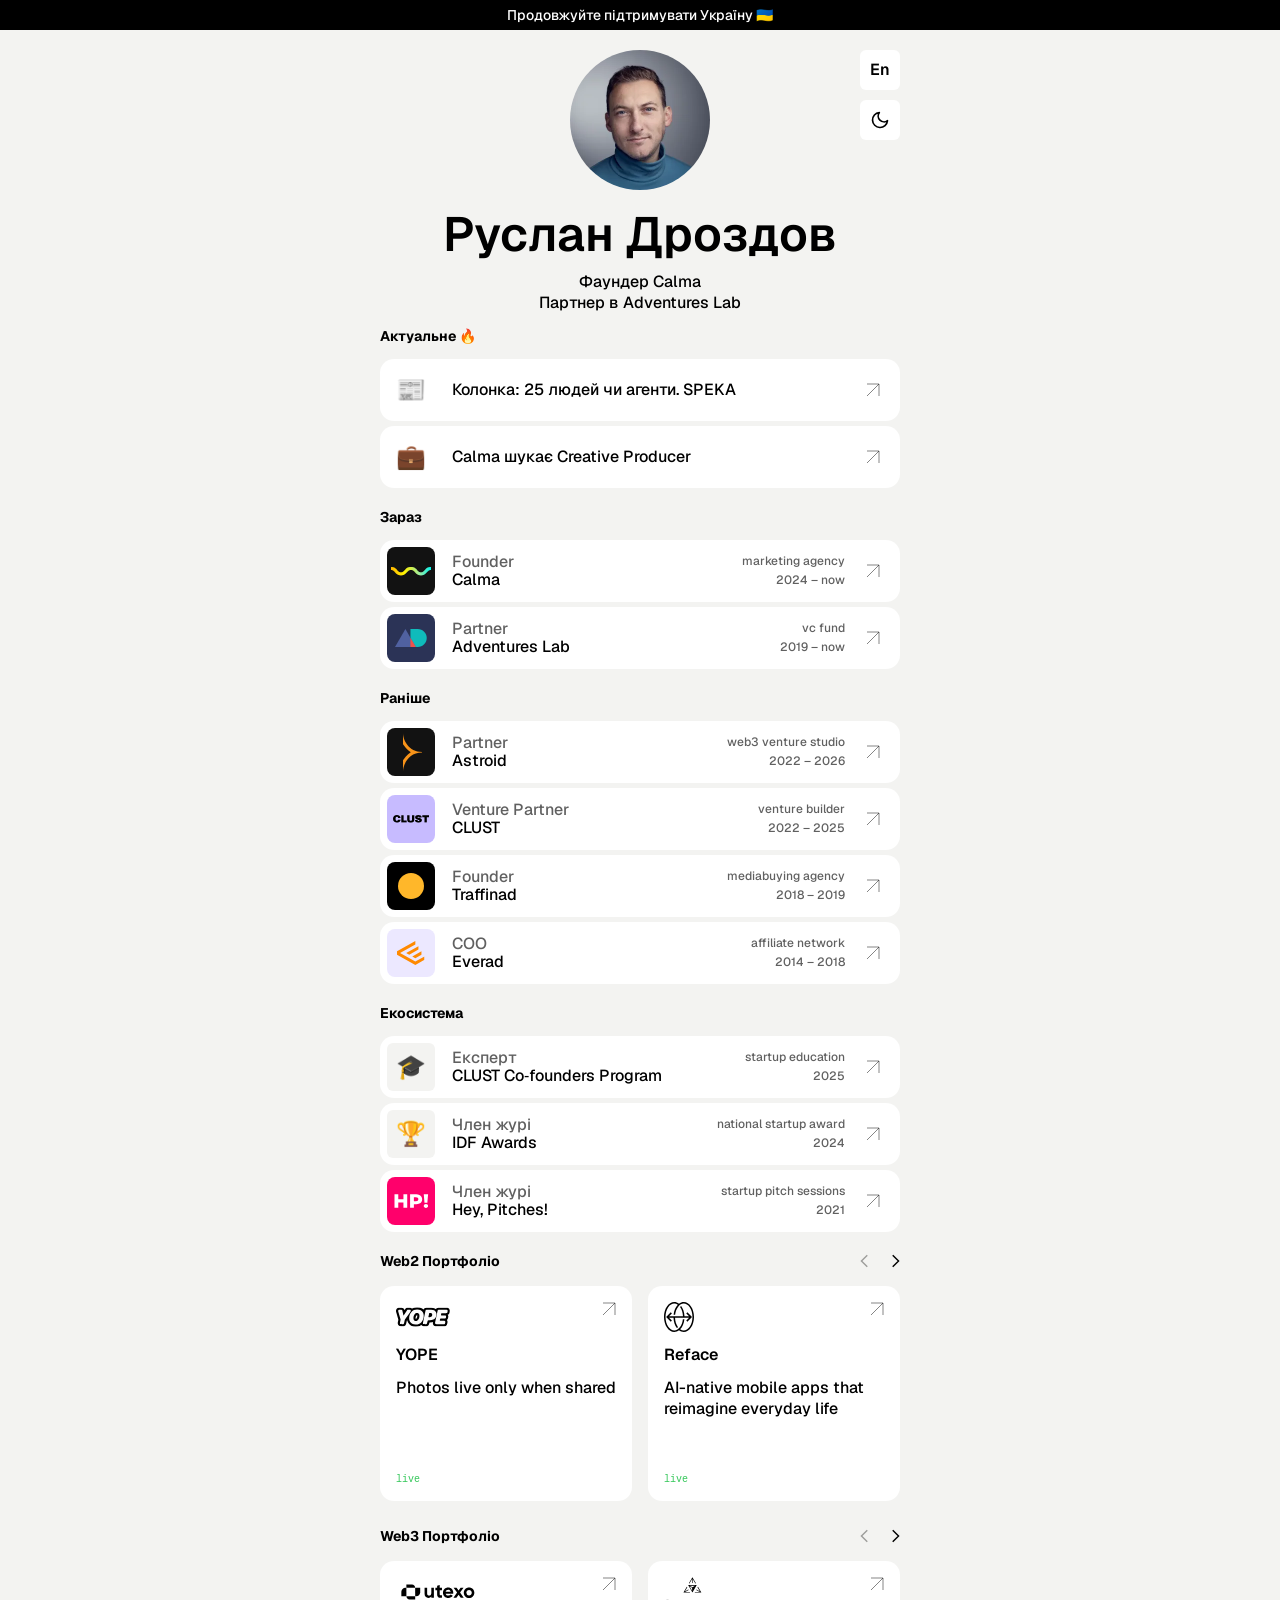
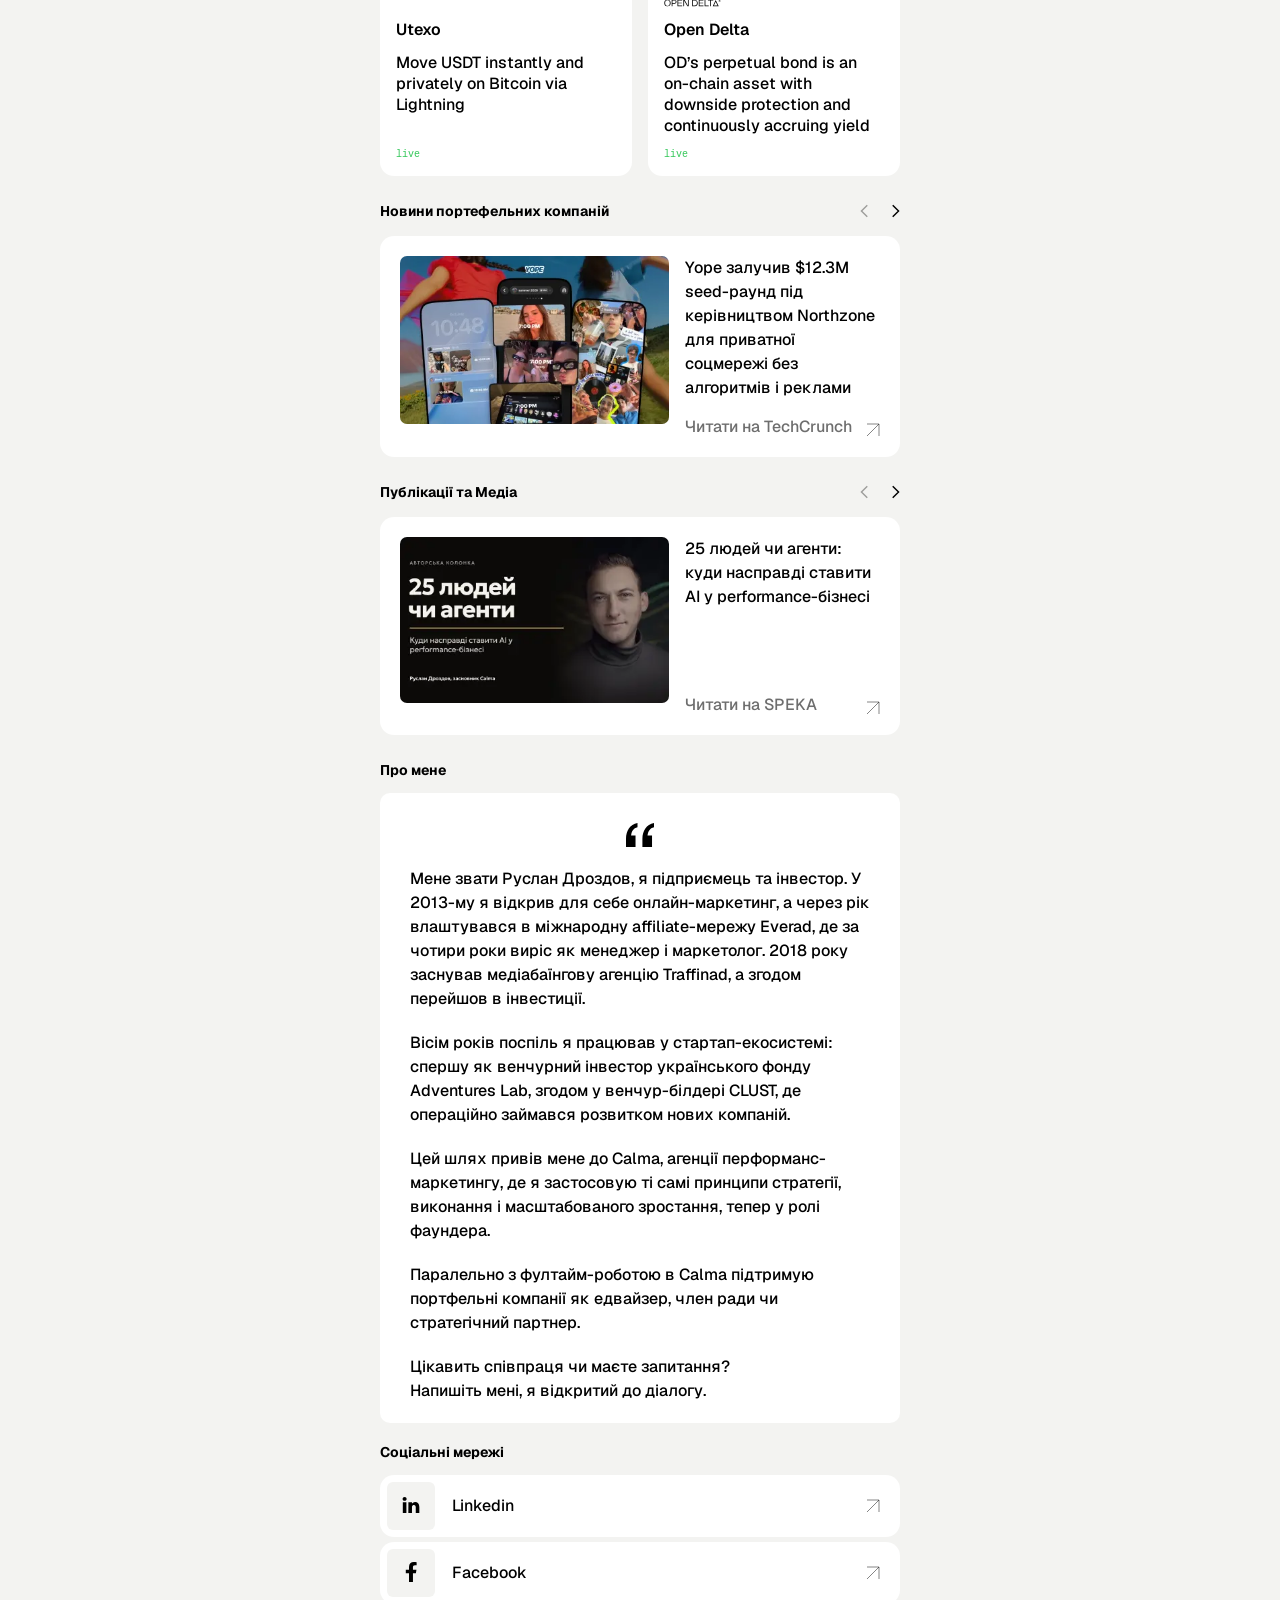
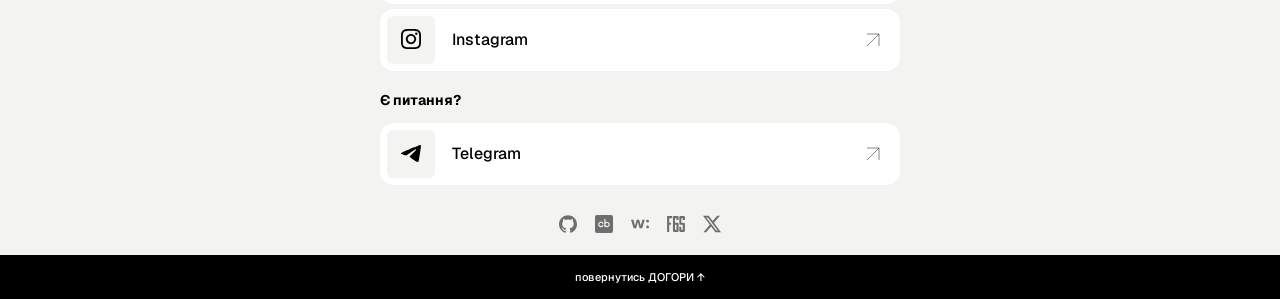
==== commit ff4ebd1e: "Bump the stylesheet version so returning visitors do not pair the new markup with a cached main.css " ====
--- a/ua/index.html
+++ b/ua/index.html
@@ -67,7 +67,7 @@
 
     <link rel="preload" href="../fonts/Geist-Variable-latin.woff2" as="font" type="font/woff2" crossorigin>
     <link rel="preload" href="../fonts/Geist-Variable-cyrillic.woff2" as="font" type="font/woff2" crossorigin>
-    <link rel="stylesheet" href="../css/main.css?v=20261105">
+    <link rel="stylesheet" href="../css/main.css?v=20261110">
 
     <script type="application/ld+json">
     {
--- a/css/main.css
+++ b/css/main.css
@@ -14,6 +14,11 @@
   --text-light: #000;
   --bg-button: #f3f3f1;
   --border-color: transparent;
+  /* Hover for rows and cards: a shadow that stays inside the 5px row gap
+     (offset 4 + blur radius ~5 - spread 4), plus a lighter surface in dark
+     mode where a shadow alone does not read. */
+  --bg-hover: #fff;
+  --shadow-hover: 0 4px 10px -4px rgba(0,0,0,.18);
 }
 
 [data-theme="dark"] {
@@ -25,6 +30,8 @@
   --text-light: #fff;
   --bg-button: #3a3a3c;
   --border-color: #3a3a3c;
+  --bg-hover: #333336;
+  --shadow-hover: 0 4px 10px -4px rgba(0,0,0,.5);
 }
 
 *{box-sizing:border-box}.user__lang,.user__name,.user__theme{font-family:"Geist Variable",sans-serif;font-weight:600}.user__position,body{font-family:"Geist Variable",sans-serif;font-weight:500}.main__banner{background:var(--bg-accent)}*{padding:0}.main__banner,.to-top__banner,.user,.user__lang,.user__theme{text-align:center}*{margin:0}@font-face{font-family:"Geist Variable";font-style:normal;font-weight:100 900;font-display:swap;src:url("../fonts/Geist-Variable-latin.woff2") format("woff2-variations");unicode-range:U+0000-00FF,U+0131,U+0152-0153,U+02BB-02BC,U+02C6,U+02DA,U+02DC,U+0304,U+0308,U+0329,U+2000-206F,U+20AC,U+2122,U+2191,U+2193,U+2212,U+2215,U+FEFF,U+FFFD}@font-face{font-family:"Geist Variable";font-style:normal;font-weight:100 900;font-display:swap;src:url("../fonts/Geist-Variable-cyrillic.woff2") format("woff2-variations");unicode-range:U+0301,U+0400-045F,U+0490-0491,U+04B0-04B1,U+2116}.media__text i,.user__photo,.user__photo img{display:block}/* Theme Toggle Button Styles - простий постійний фон */
@@ -113,7 +120,7 @@
 }
 
 .slider__href:before,.slider__item:before{background:url("../img/arrow.svg") center no-repeat;width:14px;height:14px;content:'';position:absolute}.media__icon img{max-width:48px}.media__text{line-height:18.2px;padding-left:72px;padding-right:35px}.media__text i{opacity:.62;font-style:normal}.media__description{font-size:12px;font-weight:500;opacity:.62}.media__meta{display:flex;flex-direction:column;align-items:flex-end;gap:3px}.media__year{font-size:12px;font-weight:500;opacity:.62}.web-slider__link{padding:16px;display:flex;flex-direction:column;justify-content:flex-start;align-items:flex-start}.slider.portfolio .slider link{padding:16px}.slider.portfolio .slider__item:before{content:none}.portfolio .slider__picture{margin-bottom:10px}.slider{margin-bottom:36px}.slider__item{min-height:215px;border-radius:14px;width:188px;margin:0 8px}.slider__item:before{top:16px;right:16px}.slider__link{padding:16px;display:block}.slider__icon{margin-bottom:12px;max-height:30px}.slider__picture{margin-bottom:10px;border-radius:7px}.slider__name{margin-bottom:12px;font-family:"Geist Variable",sans-serif;font-weight:600}.slider__info{min-height:85px}.slider__text{line-height:20px;margin-bottom:16px;display:flex}.slider__href{width:100%;text-decoration:none;display:flex;color:#7f7f7f}.slider__href:before{bottom:0;right:0}.story{padding:74px 16px 20px;border-radius:10px;width:100%;margin:0 auto 20px}.story:before{content:'';background:url("../img/quote.svg") center/28px no-repeat;-webkit-background-size:28px;position:absolute;top:30px;left:calc(50% - 14px);width:28px;height:24px}.story__info{margin-bottom:20px;line-height:24px;font-size:16px;font-family:"Geist Variable",sans-serif;font-weight:500}.story__info:last-child{margin-bottom:0}.to-top__banner{background:#000;color:#fff;font-size:11px;padding:15px 0;width:100%;display:block;text-decoration:none}.to-top__arrow{top:1px;font-size:14px}.web-slider{margin:auto}.web-slider .slider__item{width:200px}@media screen and (min-width:345px){.main__container{max-width:100%;padding:0 30px}}@media screen and (min-width:445px){.story{padding:74px 30px 20px}.portfolio.slider{margin-bottom:0}.slider.portfolio .slider__link{display:flex;flex-direction:row}.portfolio .slider__text{padding:0;line-height:150%}.slider__box{padding:0 0 0 16px;display:flex;flex-direction:column;justify-content:space-between}.slider__link{padding:20px}.slider.portfolio .slider__item{min-height:1px;margin:0}.main__container,.story{max-width:580px}.web-slider .slider__item{width:250px}.portfolio .slider__picture{margin-bottom:0;display:block;width:56%}.media__title.slider--opt{margin-bottom:-16px}.media__container{max-width:540px;margin:auto}}@media screen and (min-width:479px){body{overflow-x:hidden}.web-slider{max-width:580px}}
-.slider__status{font-family:monospace;font-size:10px;color:var(--text-secondary);margin-top:auto;padding-top:4px}.slider__status--live{color:#34c759}
+.slider__status{font-family:monospace;font-size:10px;color:var(--text-secondary);margin-top:auto;padding-top:12px}.slider__status--live{color:#34c759}
 .slider__item--inactive:before{content:none}
 .slider__item--inactive .web-slider__link{cursor:default;opacity:.6}
 
@@ -159,37 +166,41 @@
     transition:transform .18s ease;
   }
 
-  .media__item:hover,.media__item:focus-visible{
-    transform:translateY(-2px);
-    box-shadow:0 8px 20px rgba(0,0,0,.1);
+  /* No vertical lift: rows are only 5px apart, so a translate closes the
+     gap and the shadow spills onto the neighbours. The shadow is sized to
+     stay inside that gap; the corner arrow carries the motion. */
+  .media__item:not(.media__item--inactive):hover{
+    background-color:var(--bg-hover);
+    box-shadow:var(--shadow-hover);
   }
   .media__item:hover:after,.media__item:focus-visible:after{
     transform:translate(2px,-2px);
   }
   .media__item:active{
-    transform:translateY(0);
     box-shadow:none;
   }
 
   .slider.web-slider .slider__item:not(.slider__item--inactive):hover,
-  .slider.web-slider .slider__item:not(.slider__item--inactive):focus-within{
-    transform:translateY(-3px);
-    box-shadow:0 10px 24px rgba(0,0,0,.12);
+  .slider.portfolio .slider__item:hover{
+    background-color:var(--bg-hover);
+    box-shadow:var(--shadow-hover);
   }
   .slider.web-slider .slider__item:not(.slider__item--inactive):hover:before,
   .slider.web-slider .slider__item:not(.slider__item--inactive):focus-within:before{
     transform:translate(2px,-2px);
   }
-
-  .slider.portfolio .slider__item:hover,
-  .slider.portfolio .slider__item:focus-within{
-    transform:translateY(-3px);
-    box-shadow:0 10px 24px rgba(0,0,0,.12);
+  .slider.web-slider .slider__item:active,
+  .slider.portfolio .slider__item:active{
+    box-shadow:none;
   }
   .slider.portfolio .slider__item:hover .slider__href:before,
   .slider.portfolio .slider__item:focus-within .slider__href:before{
     transform:translate(2px,-2px);
   }
+
+  /* the theme button gets the same hover as the language button next to it */
+  .user__theme{transition:background-color .3s ease,transform .3s ease}
+  .user__theme:hover{background:var(--bg-button);transform:scale(1.05)}
 
   .site-footer__icon{transition:opacity .2s ease,transform .18s ease}
   .site-footer__icon:hover{transform:translateY(-2px)}
@@ -229,10 +240,38 @@
    prev/next buttons (same spot slick used to insert them); .portfolio and
    .web-slider are the scrollable tracks themselves. */
 .media__container{position:relative}
-.portfolio,.web-slider{width:100%;padding-top:27px}
+
+/* The title sits directly above the track (no negative margin); the
+   prev/next arrows are pulled up into the title row and the track's own
+   top padding is the title-to-card gap, the same in all four carousels.
+   The title keeps clear of the arrows on narrow screens. */
+.media__title.slider--opt{margin-bottom:0;padding-right:76px}
+
+/* Web2/Web3 rows sit outside .main__container in the markup; give their
+   container exactly the same column as everything else, so the cards line
+   up with the section titles and the row edges. */
+body > .media.slide > .media__container{max-width:315px;margin:0 auto}
+@media screen and (min-width:345px){
+  body > .media.slide > .media__container{max-width:none;margin:0 30px}
+}
+@media screen and (min-width:445px){
+  body > .media.slide > .media__container{width:calc(100% - 60px);max-width:520px;margin:0 auto}
+}
+
+/* Track: 16px title-to-card gap on top, 10px at the bottom so the hover
+   shadow is not cut by the scroll container (the section margin below is
+   reduced by the same 10px). */
+.slider.portfolio,.slider.web-slider{
+  width:100%;
+  max-width:none;
+  margin:0;
+  padding:16px 0 10px;
+}
+.media.slide{margin-bottom:16px}
 
 .slider{
   display:flex;
+  gap:16px;
   list-style:none;
   overflow-x:auto;
   overflow-y:hidden;
@@ -242,25 +281,42 @@
   -ms-overflow-style:none;
 }
 .slider::-webkit-scrollbar{display:none}
-.slider__item{scroll-snap-align:start;flex:0 0 auto}
-.slider.portfolio .slider__item{width:100%;flex:0 0 100%}
-.slider.portfolio .slider__item:last-child{margin-right:0}
+.slider.portfolio{gap:20px}
+.slider__item{scroll-snap-align:start}
+/* Exactly two whole cards per view in the Web2/Web3 rows, one in the news
+   rows; gaps come from `gap`, not per-card margins, so nothing peeks in. */
+.slider.web-slider .slider__item{width:auto;margin:0;flex:0 0 calc((100% - 16px) / 2);min-width:0}
+.slider.portfolio .slider__item{width:auto;margin:0;flex:0 0 100%}
+/* Links fill their card, so the bottom-aligned status and the focus ring
+   cover the whole card; the ring is drawn inside because the track clips. */
+.web-slider__link,.slider__link{border-radius:inherit}
+.web-slider__link{height:100%}
+.web-slider__link:focus-visible,.slider__link:focus-visible{outline-offset:-2px}
 
 .carousel__arrow{
   position:absolute;
-  top:0;
+  top:-25px; /* centred on the 18px title line: -(18/2) - 32/2 */
   width:32px;
   height:32px;
   border:none;
+  border-radius:6px;
   background:url("../img/arrow2.svg") center/8px 16px no-repeat;
   font-size:0;
-  outline-offset:2px;
+  outline-offset:0;
   cursor:pointer;
   padding:0;
 }
-.carousel__arrow--prev{transform:scaleX(-1);right:28px;left:auto}
-.carousel__arrow--next{right:2px}
-.carousel__arrow:disabled{opacity:.35;cursor:default}
+/* The next glyph's right edge lands on the column edge (as on main); the
+   32px hit areas sit side by side without overlapping. */
+.carousel__arrow--next{right:-12px}
+.carousel__arrow--prev{transform:scaleX(-1);right:20px;left:auto}
+@media screen and (max-width:344px){
+  /* no side gutter here, so keep the buttons inside the viewport */
+  .carousel__arrow--next{right:0}
+  .carousel__arrow--prev{right:32px}
+}
+.carousel__arrow[aria-disabled="true"]{opacity:.35;cursor:default}
+.carousel__arrow:focus-visible{outline:2px solid var(--bg-accent)}
 [data-theme="dark"] .carousel__arrow{filter:invert(1)}
 @media (prefers-color-scheme:dark){
   :root:not([data-theme="light"]) .carousel__arrow{filter:invert(1)}
@@ -268,8 +324,8 @@
 
 @media (hover:hover) and (pointer:fine){
   .carousel__arrow{transition:opacity .18s ease}
-  .carousel__arrow:not(:disabled):hover{opacity:.6}
+  .carousel__arrow:not([aria-disabled="true"]):hover{opacity:.6}
   /* prev is mirrored (scaleX(-1)), so its hover nudge needs the opposite sign */
-  .carousel__arrow--prev:not(:disabled):hover{transform:scaleX(-1) translateX(2px)}
-  .carousel__arrow--next:not(:disabled):hover{transform:translateX(2px)}
-}
+  .carousel__arrow--prev:not([aria-disabled="true"]):hover{transform:scaleX(-1) translateX(2px)}
+  .carousel__arrow--next:not([aria-disabled="true"]):hover{transform:translateX(2px)}
+}
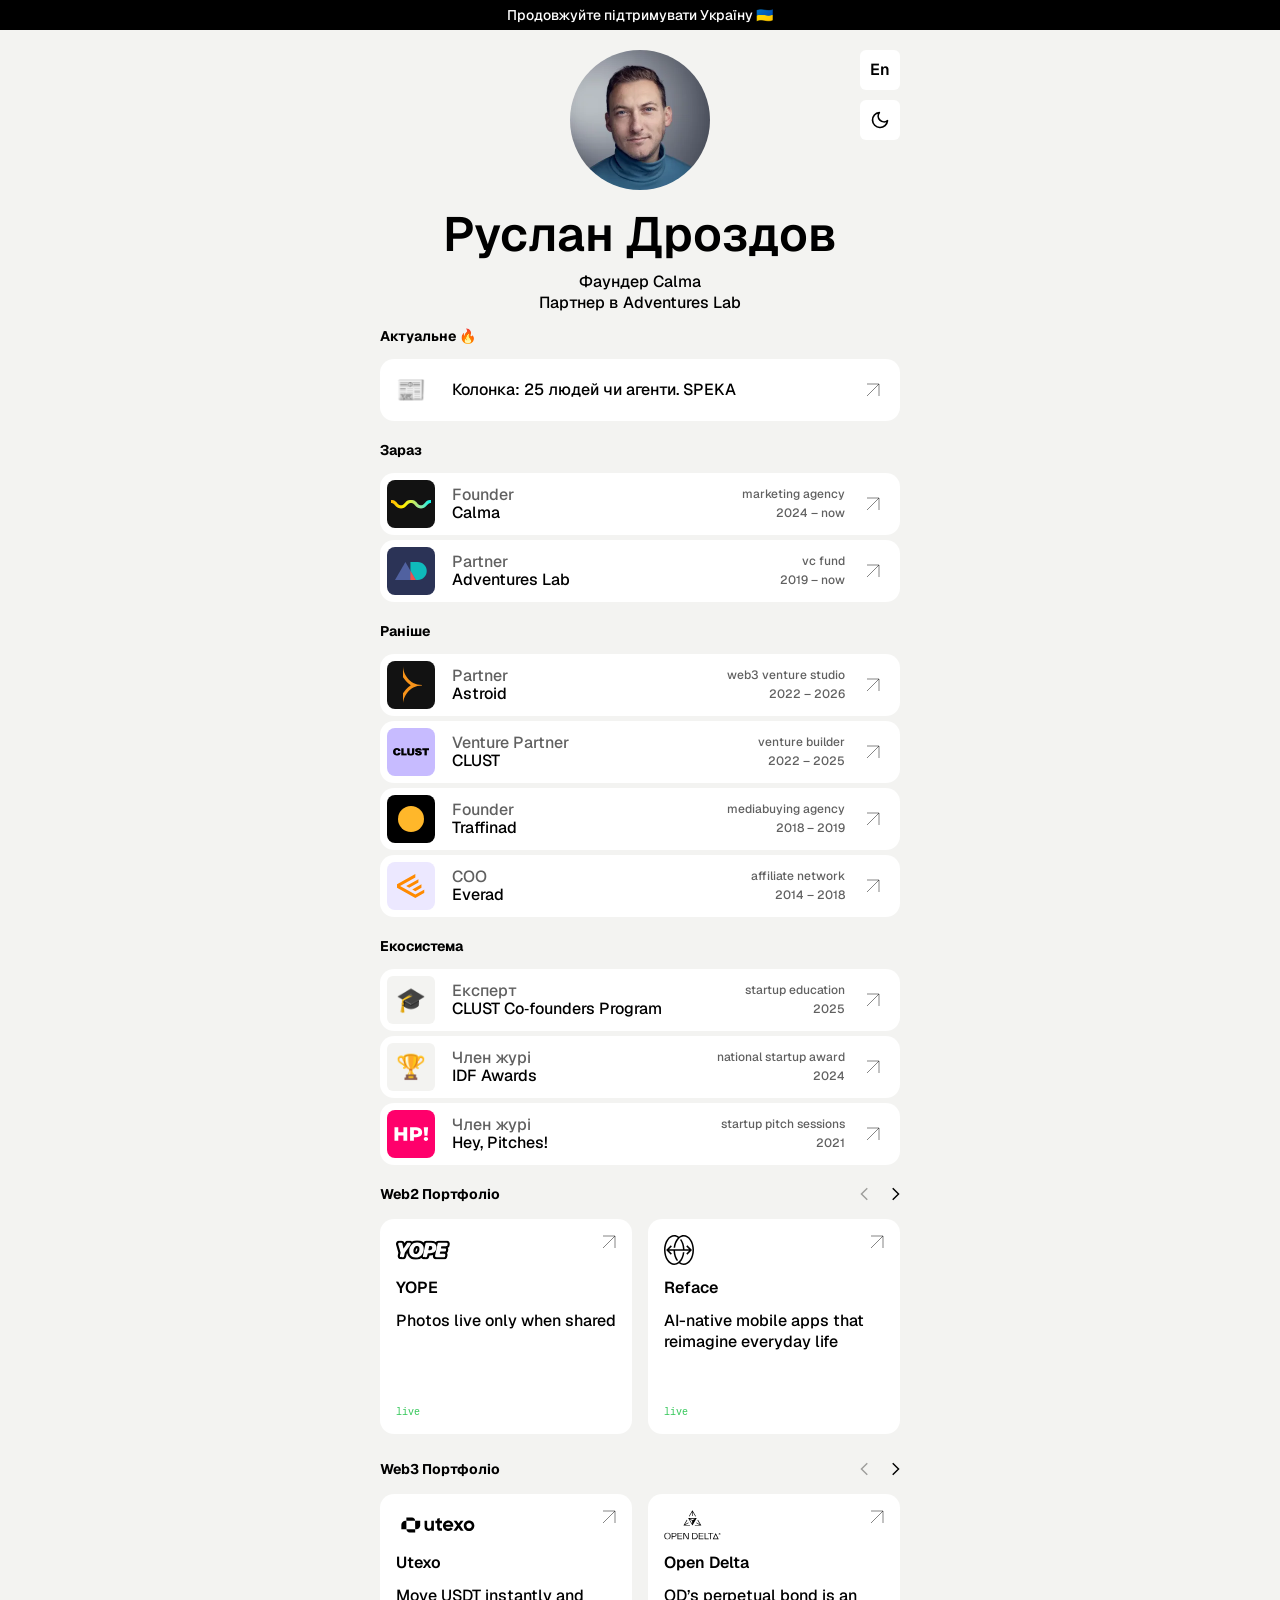
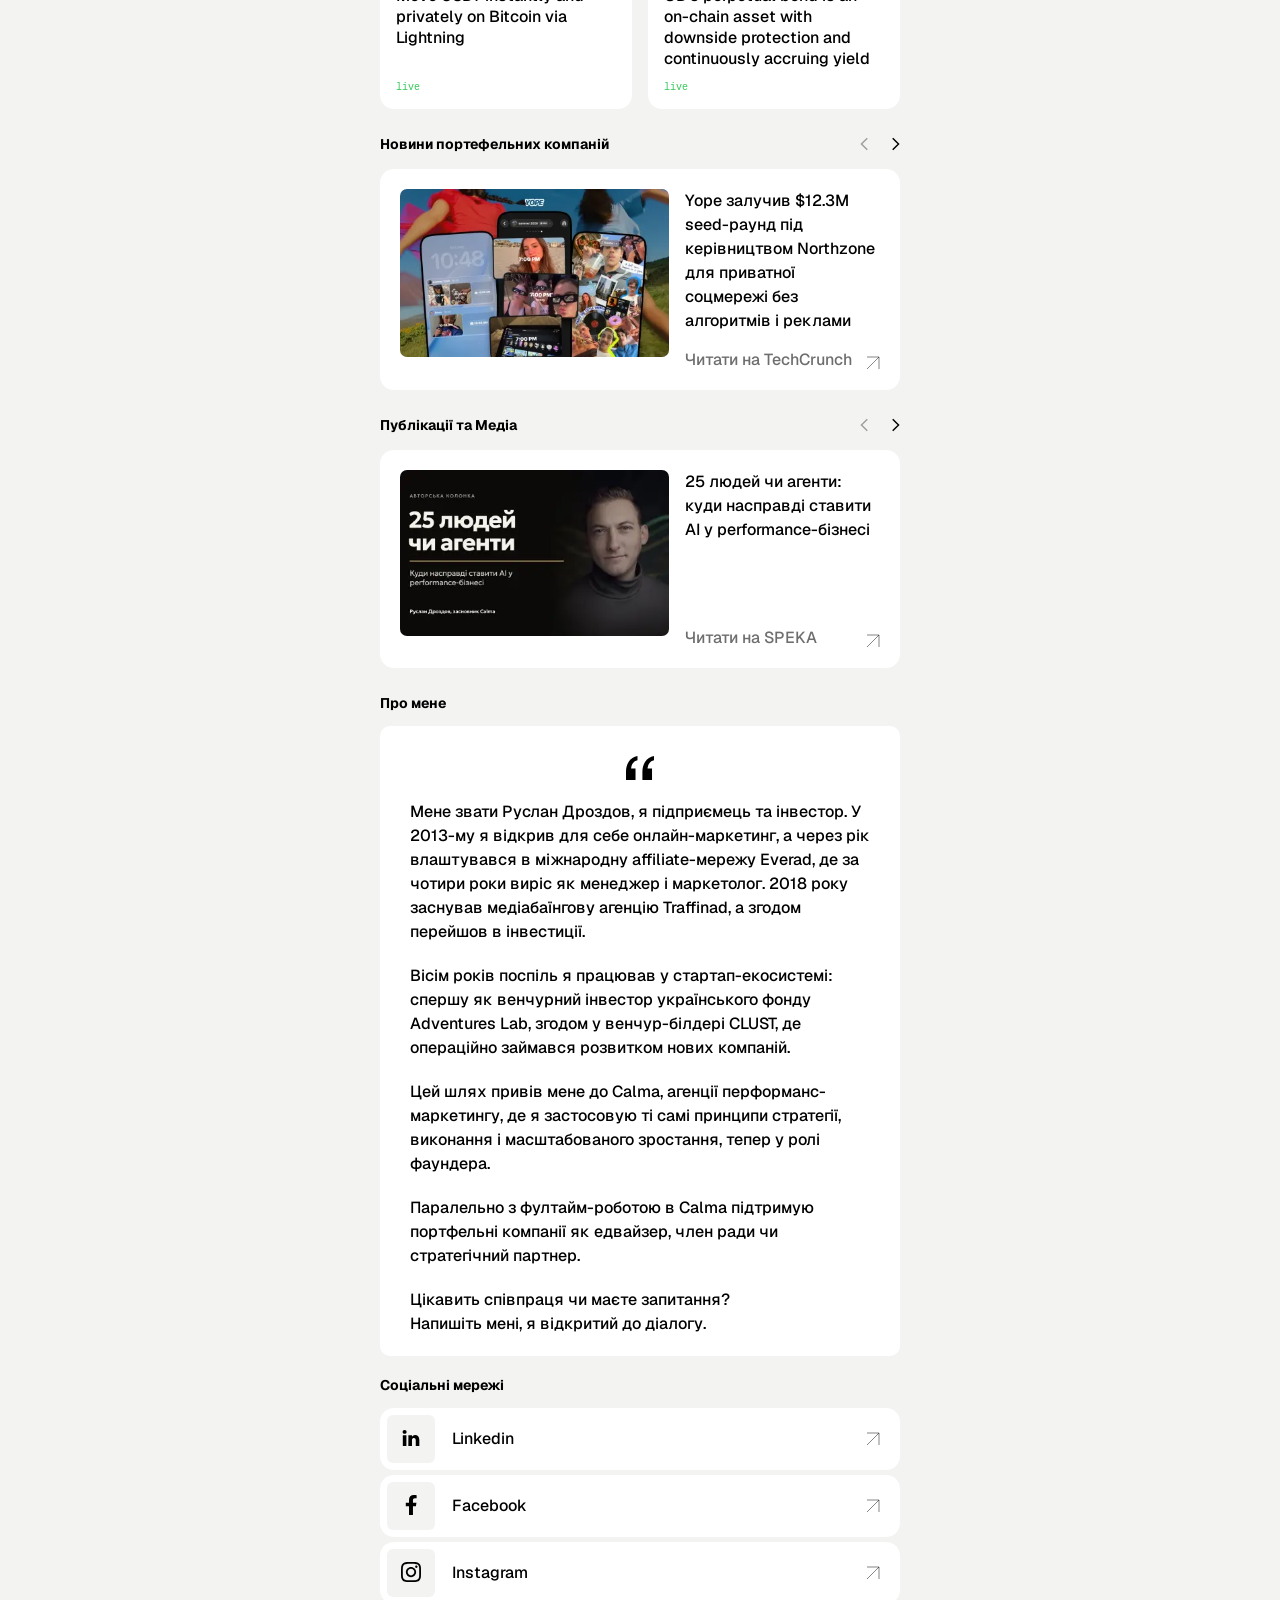
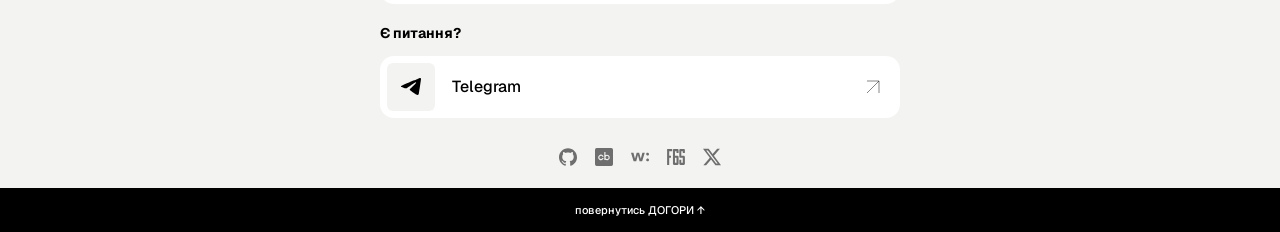
==== commit 0a776da3: "Drop the Creative Producer tile now that the role is closed Co-Authored-By: Claude Opus 5.5 <noreply" ====
--- a/ua/index.html
+++ b/ua/index.html
@@ -67,7 +67,7 @@
 
     <link rel="preload" href="../fonts/Geist-Variable-latin.woff2" as="font" type="font/woff2" crossorigin>
     <link rel="preload" href="../fonts/Geist-Variable-cyrillic.woff2" as="font" type="font/woff2" crossorigin>
-    <link rel="stylesheet" href="../css/main.css?v=20261110">
+    <link rel="stylesheet" href="../css/main.css?v=20261110b">
 
     <script type="application/ld+json">
     {
@@ -204,10 +204,6 @@
                 <span class="media__icon"><span class="media__text-icon">📰</span></span>
                 <span class="media__text">Колонка: 25 людей чи агенти. SPEKA</span>
             </a>
-            <a target="_blank" rel="noopener noreferrer" href="https://calma.io/hiring/" class="media__item">
-                <span class="media__icon"><span class="media__text-icon">💼</span></span>
-                <span class="media__text">Calma шукає Creative Producer</span>
-            </a>
         </div>
         <div class="media">
             <h2 class="media__title">Зараз</h2>
--- a/css/main.css
+++ b/css/main.css
@@ -286,6 +286,16 @@
 /* Exactly two whole cards per view in the Web2/Web3 rows, one in the news
    rows; gaps come from `gap`, not per-card margins, so nothing peeks in. */
 .slider.web-slider .slider__item{width:auto;margin:0;flex:0 0 calc((100% - 16px) / 2);min-width:0}
+/* Phones: one whole card per view, like the news rows (owner, 2026-11-10) */
+@media screen and (max-width:444px){
+  .slider.web-slider{gap:20px}
+  /* full-width cards need far less height than the 2-up ones: drop the
+     fixed minimums so the row is as tall as its longest card (the track
+     stretches all cards to that height; the status stays at the bottom) */
+  .slider.web-slider .slider__item{flex-basis:100%;min-height:0}
+  .slider.web-slider .slider__info{min-height:0}
+  .slider.web-slider .slider__status{padding-top:16px}
+}
 .slider.portfolio .slider__item{width:auto;margin:0;flex:0 0 100%}
 /* Links fill their card, so the bottom-aligned status and the focus ring
    cover the whole card; the ring is drawn inside because the track clips. */
